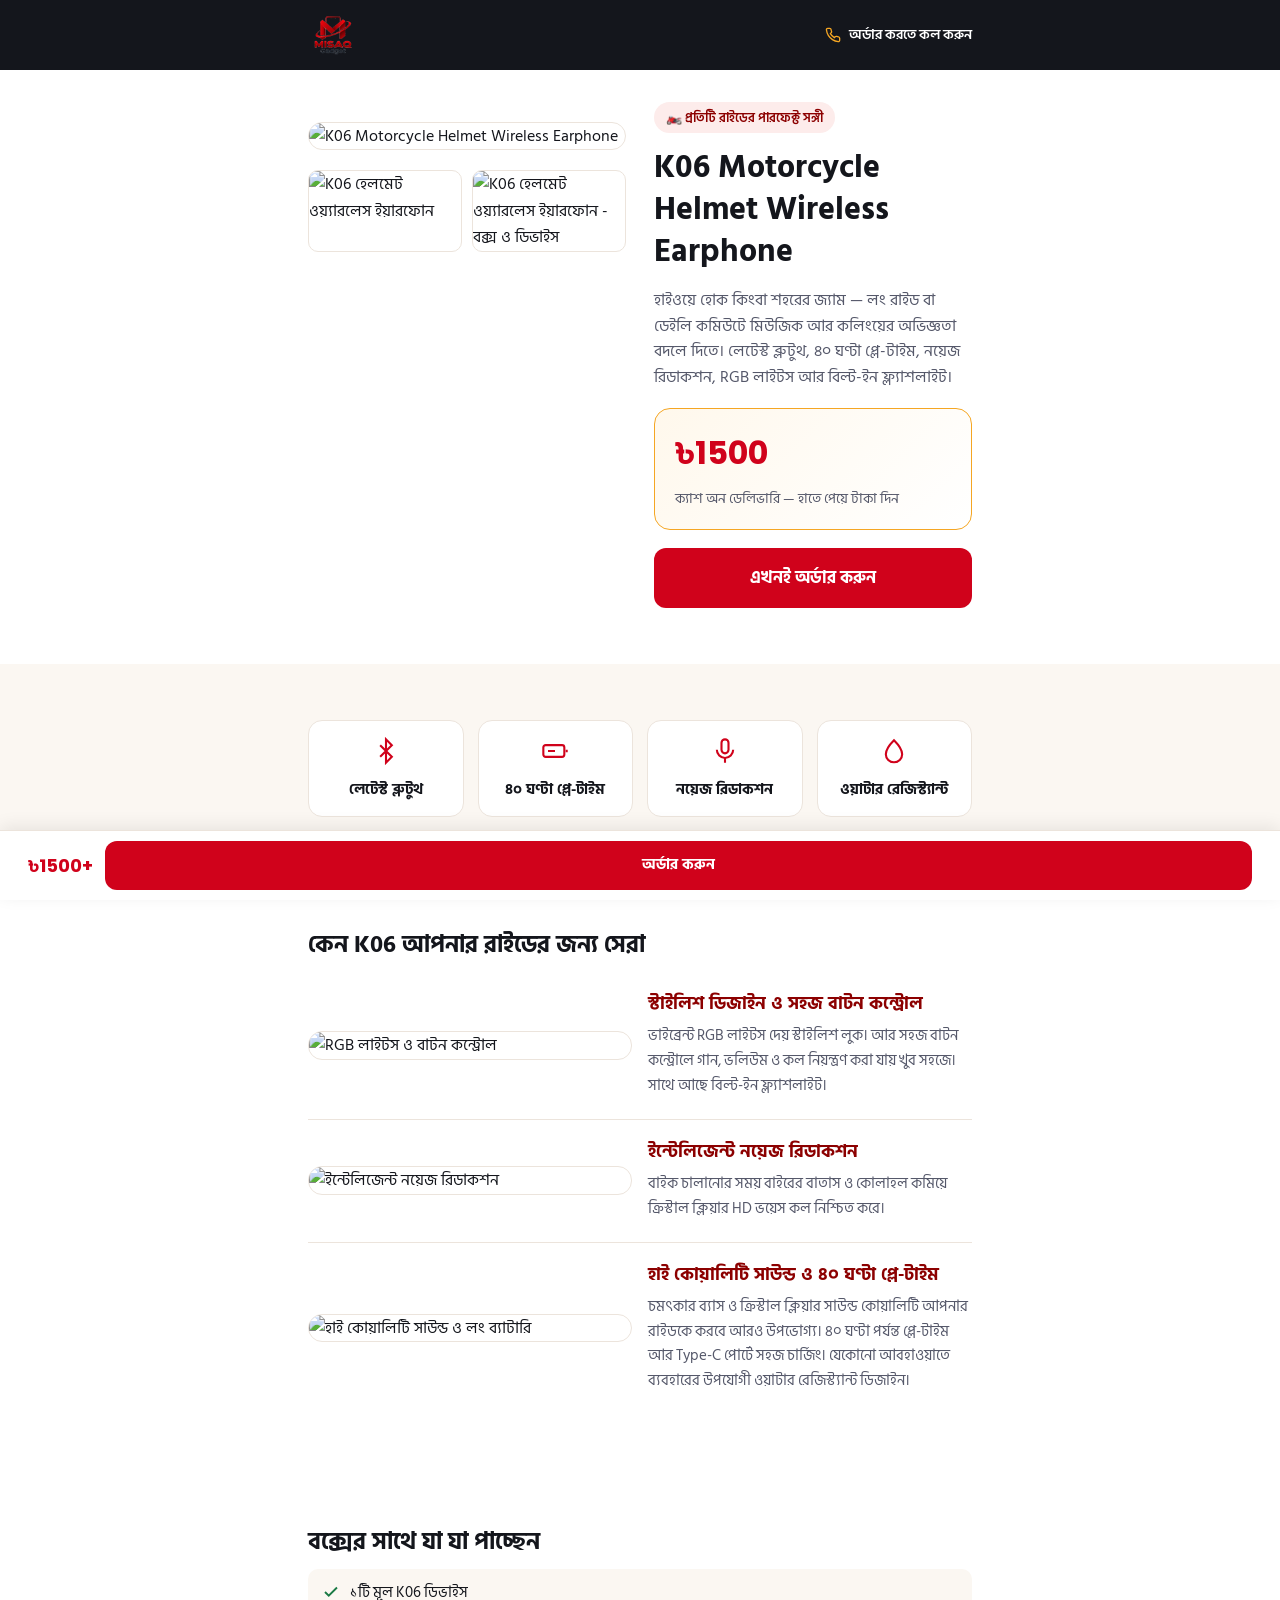
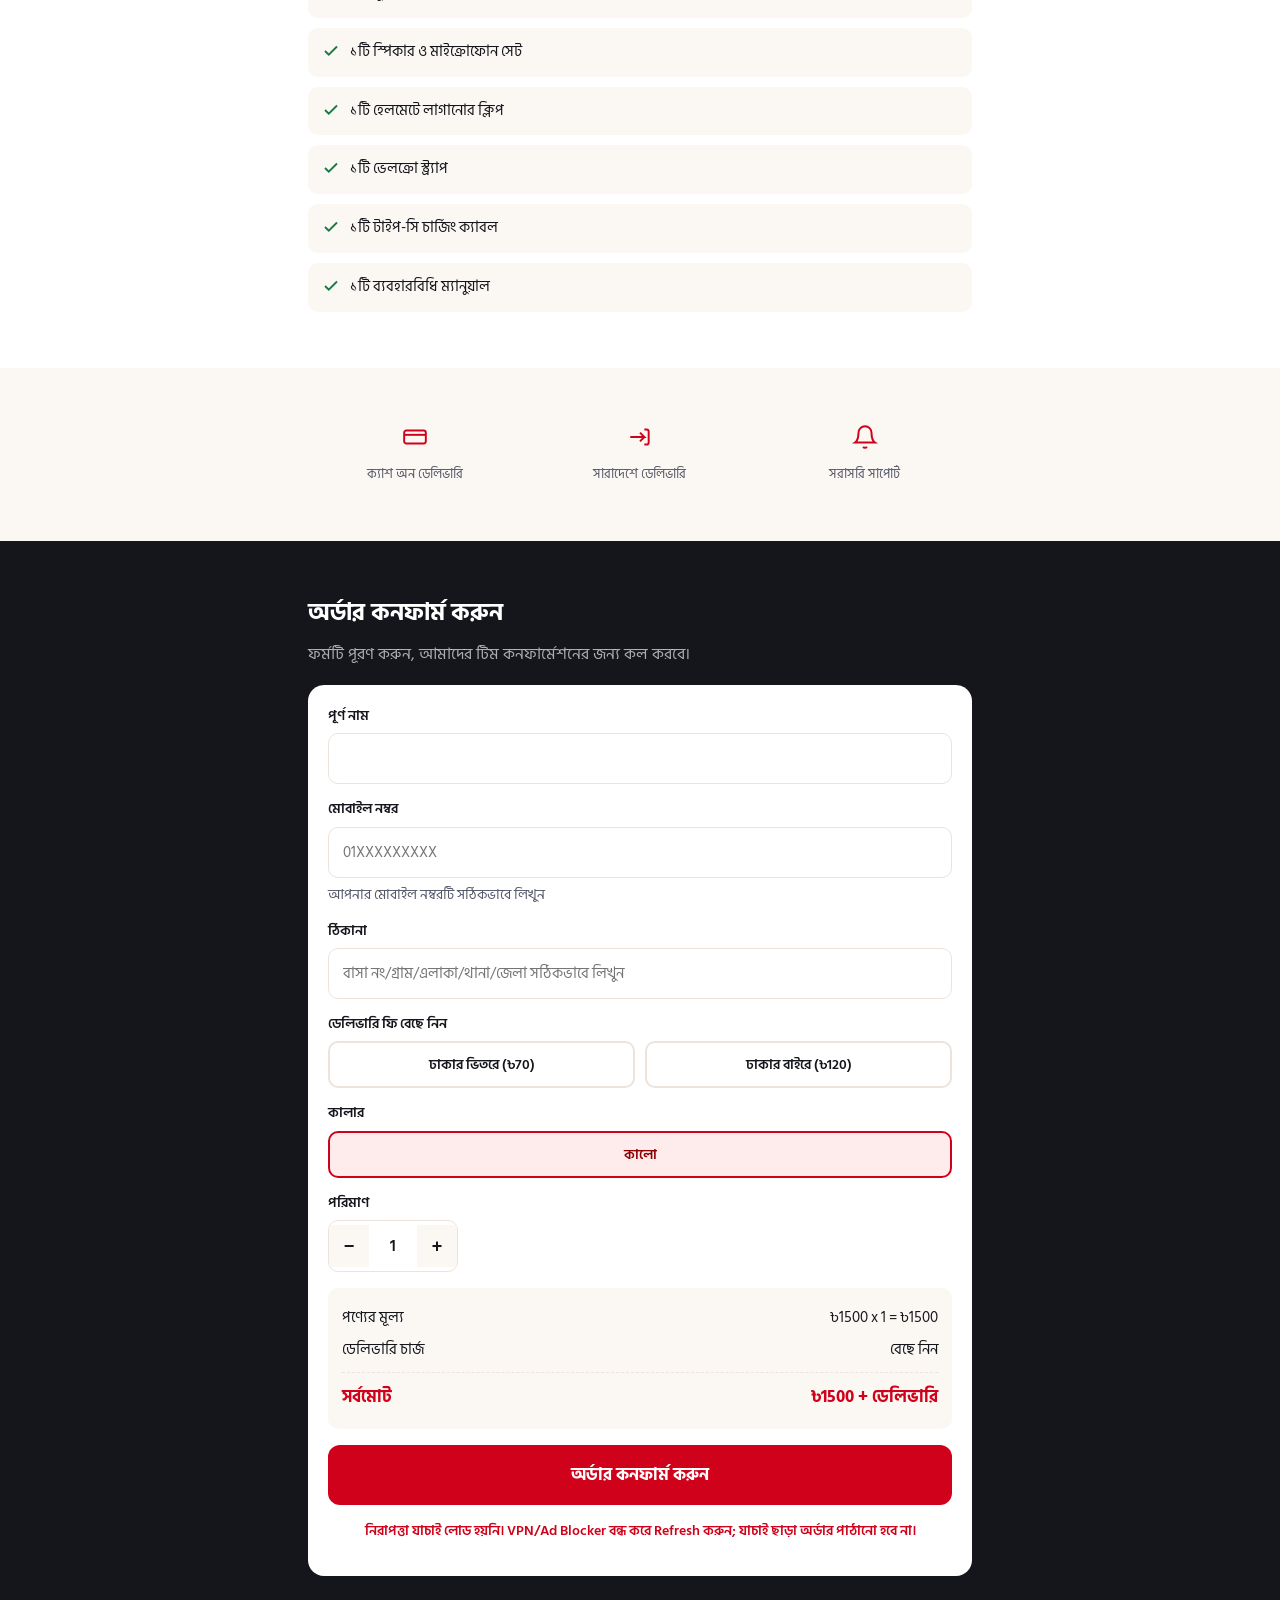
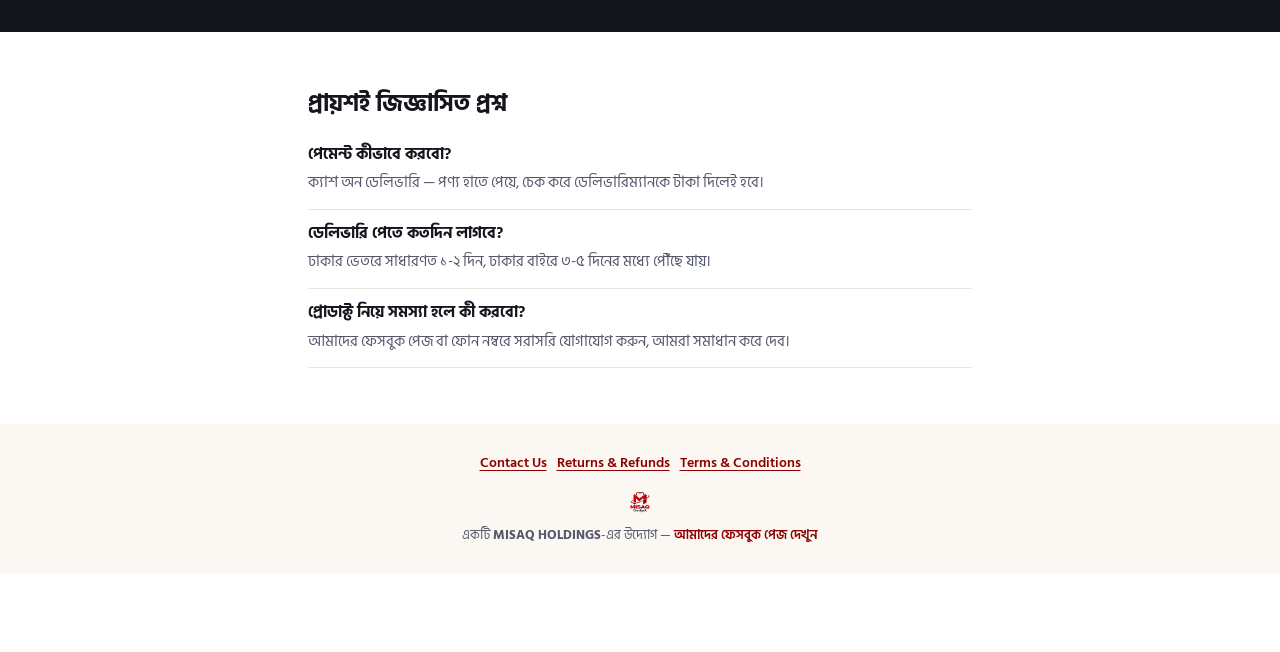
==== k06-helmet-earphone/index.html @ 8a107503 "Add files via upload" ====
<!doctype html>
<html lang="bn">
<head>
<meta charset="UTF-8" />
<meta name="viewport" content="width=device-width, initial-scale=1.0" />
<title>K06 Motorcycle Helmet Wireless Earphone | MISAQ Gadget</title>
<meta name="description" content="K06 Motorcycle Helmet Wireless Earphone — লেটেস্ট ব্লুটুথ, ৪০ ঘণ্টা প্লে-টাইম, নয়েজ রিডাকশন, RGB লাইটস, বিল্ট-ইন ফ্ল্যাশলাইট, Type-C চার্জিং। ক্যাশ অন ডেলিভারিতে অর্ডার করুন।" />
<link rel="icon" href="../images/favicon.png" type="image/png" />
<link rel="preconnect" href="https://fonts.googleapis.com">
<link rel="preconnect" href="https://fonts.gstatic.com" crossorigin>
<link href="https://fonts.googleapis.com/css2?family=Hind+Siliguri:wght@400;500;600;700&family=Poppins:wght@600;700&display=swap" rel="stylesheet">
<link rel="stylesheet" href="../css/style.css" />

<script src="/js/meta-tracking.js" defer></script>
</head>
<body>

<div class="topbar">
  <div class="wrap">
    <a href="../index.html" class="topbar-logo"><img src="../images/logo.png" alt="MISAQ Gadget" /></a>
    <a href="tel:01911833674" class="topbar-call">
      <svg viewBox="0 0 24 24" fill="none" stroke="currentColor" stroke-width="2"><path d="M22 16.92v3a2 2 0 0 1-2.18 2 19.79 19.79 0 0 1-8.63-3.07 19.5 19.5 0 0 1-6-6 19.79 19.79 0 0 1-3.07-8.67A2 2 0 0 1 4.11 2h3a2 2 0 0 1 2 1.72c.127.96.362 1.903.7 2.81a2 2 0 0 1-.45 2.11L8.09 9.91a16 16 0 0 0 6 6l1.27-1.27a2 2 0 0 1 2.11-.45c.907.338 1.85.573 2.81.7A2 2 0 0 1 22 16.92z"/></svg>
      অর্ডার করতে কল করুন
    </a>
  </div>
</div>

<main>

  <section class="hero">
    <div class="wrap">
      <div class="hero-inner">
        <div>
          <div class="hero-gallery">
            <img src="images/k06-banner.jpg" alt="K06 Motorcycle Helmet Wireless Earphone" id="main-product-image" />
          </div>
          <div class="hero-thumbs">
            <img src="images/k06-banner.jpg" alt="K06 হেলমেট ওয়্যারলেস ইয়ারফোন" onclick="document.getElementById('main-product-image').src=this.src" />
            <img src="images/k06-box.jpg" alt="K06 হেলমেট ওয়্যারলেস ইয়ারফোন - বক্স ও ডিভাইস" onclick="document.getElementById('main-product-image').src=this.src" />
          </div>
        </div>
        <div>
          <span class="hero-badge">🏍️ প্রতিটি রাইডের পারফেক্ট সঙ্গী</span>
          <h1>K06 Motorcycle Helmet Wireless Earphone</h1>
          <p class="hero-sub">হাইওয়ে হোক কিংবা শহরের জ্যাম — লং রাইড বা ডেইলি কমিউটে মিউজিক আর কলিংয়ের অভিজ্ঞতা বদলে দিতে। লেটেস্ট ব্লুটুথ, ৪০ ঘণ্টা প্লে-টাইম, নয়েজ রিডাকশন, RGB লাইটস আর বিল্ট-ইন ফ্ল্যাশলাইট।</p>

          <div class="price-block">
            <div class="price-row">
              <span class="price-new">৳1500</span>
            </div>
            <p class="price-note">ক্যাশ অন ডেলিভারি — হাতে পেয়ে টাকা দিন</p>
          </div>

          <a href="#order-form" class="btn-cta">এখনই অর্ডার করুন</a>
        </div>
      </div>
    </div>
  </section>

  <section class="feature-strip">
    <div class="wrap">
      <div class="feature-grid">
        <div class="feature-item">
          <svg viewBox="0 0 24 24" fill="none" stroke="currentColor" stroke-width="1.8"><path d="m7 7 10 10-5 5V2l5 5L7 17"/></svg>
          <h3>লেটেস্ট ব্লুটুথ</h3>
        </div>
        <div class="feature-item">
          <svg viewBox="0 0 24 24" fill="none" stroke="currentColor" stroke-width="1.8"><rect x="2" y="7" width="18" height="10" rx="2"/><path d="M22 11v2M6 12h6"/></svg>
          <h3>৪০ ঘণ্টা প্লে-টাইম</h3>
        </div>
        <div class="feature-item">
          <svg viewBox="0 0 24 24" fill="none" stroke="currentColor" stroke-width="1.8"><rect x="9" y="2" width="6" height="12" rx="3"/><path d="M5 11a7 7 0 0 0 14 0M12 18v4"/></svg>
          <h3>নয়েজ রিডাকশন</h3>
        </div>
        <div class="feature-item">
          <svg viewBox="0 0 24 24" fill="none" stroke="currentColor" stroke-width="1.8"><path d="M12 2.7s7 7 7 12a7 7 0 0 1-14 0c0-5 7-12 7-12z"/></svg>
          <h3>ওয়াটার রেজিস্ট্যান্ট</h3>
        </div>
      </div>
    </div>
  </section>

  <section>
    <div class="wrap">
      <h2 class="section-title">কেন K06 আপনার রাইডের জন্য সেরা</h2>

      <div class="benefit">
        <img src="images/k06-box.jpg" alt="RGB লাইটস ও বাটন কন্ট্রোল" />
        <div>
          <h3>স্টাইলিশ ডিজাইন ও সহজ বাটন কন্ট্রোল</h3>
          <p>ভাইব্রেন্ট RGB লাইটস দেয় স্টাইলিশ লুক। আর সহজ বাটন কন্ট্রোলে গান, ভলিউম ও কল নিয়ন্ত্রণ করা যায় খুব সহজে। সাথে আছে বিল্ট-ইন ফ্ল্যাশলাইট।</p>
        </div>
      </div>

      <div class="benefit">
        <img src="images/k06-banner.jpg" alt="ইন্টেলিজেন্ট নয়েজ রিডাকশন" />
        <div>
          <h3>ইন্টেলিজেন্ট নয়েজ রিডাকশন</h3>
          <p>বাইক চালানোর সময় বাইরের বাতাস ও কোলাহল কমিয়ে ক্রিস্টাল ক্লিয়ার HD ভয়েস কল নিশ্চিত করে।</p>
        </div>
      </div>

      <div class="benefit">
        <img src="images/k06-box.jpg" alt="হাই কোয়ালিটি সাউন্ড ও লং ব্যাটারি" />
        <div>
          <h3>হাই কোয়ালিটি সাউন্ড ও ৪০ ঘণ্টা প্লে-টাইম</h3>
          <p>চমৎকার ব্যাস ও ক্রিস্টাল ক্লিয়ার সাউন্ড কোয়ালিটি আপনার রাইডকে করবে আরও উপভোগ্য। ৪০ ঘণ্টা পর্যন্ত প্লে-টাইম আর Type-C পোর্টে সহজ চার্জিং। যেকোনো আবহাওয়াতে ব্যবহারের উপযোগী ওয়াটার রেজিস্ট্যান্ট ডিজাইন।</p>
        </div>
      </div>
    </div>
  </section>

  <section>
    <div class="wrap">
      <h2 class="section-title">বক্সের সাথে যা যা পাচ্ছেন</h2>
      <ul class="package-list">
        <li><svg viewBox="0 0 24 24" fill="none" stroke="currentColor" stroke-width="2.5"><path d="M20 6 9 17l-5-5"/></svg> ১টি মূল K06 ডিভাইস</li>
        <li><svg viewBox="0 0 24 24" fill="none" stroke="currentColor" stroke-width="2.5"><path d="M20 6 9 17l-5-5"/></svg> ১টি স্পিকার ও মাইক্রোফোন সেট</li>
        <li><svg viewBox="0 0 24 24" fill="none" stroke="currentColor" stroke-width="2.5"><path d="M20 6 9 17l-5-5"/></svg> ১টি হেলমেটে লাগানোর ক্লিপ</li>
        <li><svg viewBox="0 0 24 24" fill="none" stroke="currentColor" stroke-width="2.5"><path d="M20 6 9 17l-5-5"/></svg> ১টি ভেলক্রো স্ট্র্যাপ</li>
        <li><svg viewBox="0 0 24 24" fill="none" stroke="currentColor" stroke-width="2.5"><path d="M20 6 9 17l-5-5"/></svg> ১টি টাইপ-সি চার্জিং ক্যাবল</li>
        <li><svg viewBox="0 0 24 24" fill="none" stroke="currentColor" stroke-width="2.5"><path d="M20 6 9 17l-5-5"/></svg> ১টি ব্যবহারবিধি ম্যানুয়াল</li>
      </ul>
    </div>
  </section>

  <section class="feature-strip">
    <div class="wrap">
      <div class="trust-row">
        <div class="trust-item">
          <svg viewBox="0 0 24 24" fill="none" stroke="currentColor" stroke-width="1.8"><rect x="2" y="6" width="20" height="12" rx="2"/><path d="M2 10h20"/></svg>
          <span>ক্যাশ অন ডেলিভারি</span>
        </div>
        <div class="trust-item">
          <svg viewBox="0 0 24 24" fill="none" stroke="currentColor" stroke-width="1.8"><path d="M3 12h13l-4-4m4 4-4 4"/><path d="M16 5h2a2 2 0 0 1 2 2v10a2 2 0 0 1-2 2h-2"/></svg>
          <span>সারাদেশে ডেলিভারি</span>
        </div>
        <div class="trust-item">
          <svg viewBox="0 0 24 24" fill="none" stroke="currentColor" stroke-width="1.8"><path d="M18 8a6 6 0 0 0-12 0c0 7-3 9-3 9h18s-3-2-3-9"/><path d="M13.73 21a2 2 0 0 1-3.46 0"/></svg>
          <span>সরাসরি সাপোর্ট</span>
        </div>
      </div>
    </div>
  </section>

  <section id="order-form" class="order-section">
    <div class="wrap">
      <h2 class="section-title">অর্ডার কনফার্ম করুন</h2>
      <p class="section-sub">ফর্মটি পূরণ করুন, আমাদের টিম কনফার্মেশনের জন্য কল করবে।</p>

      <form class="order-form" id="orderForm" data-product-code="K06" data-product="K06 Motorcycle Helmet Wireless Earphone" data-price="1500">
        <div class="field">
          <label for="name">পূর্ণ নাম</label>
          <input type="text" id="name" name="name" required />
        </div>
        <div class="field">
          <label for="phone">মোবাইল নম্বর</label>
          <input type="tel" id="phone" name="phone" placeholder="01XXXXXXXXX" required />
          <p class="price-note" style="margin-top:6px;">আপনার মোবাইল নম্বরটি সঠিকভাবে লিখুন</p>
        </div>
        <div class="field">
          <label for="address">ঠিকানা</label>
          <input type="text" id="address" name="address" placeholder="বাসা নং/গ্রাম/এলাকা/থানা/জেলা সঠিকভাবে লিখুন" required />
        </div>
        <div class="field">
          <label>ডেলিভারি ফি বেছে নিন</label>
          <div class="color-select">
            <div class="color-option" data-charge="70">ঢাকার ভিতরে (৳70)</div>
            <div class="color-option" data-charge="120">ঢাকার বাইরে (৳120)</div>
          </div>
          <input type="hidden" id="deliveryZone" name="deliveryZone" value="" />
        </div>
        <div class="field">
          <label>কালার</label>
          <div class="color-select">
            <div class="color-option" data-color="কালো">কালো</div>
          </div>
          <input type="hidden" id="color" name="color" value="" />
        </div>
        <div class="field">
          <label>পরিমাণ</label>
          <div class="qty-control">
            <button type="button" id="qtyMinus">−</button>
            <input type="text" id="quantity" name="quantity" value="1" readonly />
            <button type="button" id="qtyPlus">+</button>
          </div>
        </div>

        <div class="order-summary">
          <div class="order-summary-row"><span>পণ্যের মূল্য</span><span id="sumProduct">৳1500 x 1</span></div>
          <div class="order-summary-row"><span>ডেলিভারি চার্জ</span><span id="sumDelivery">বেছে নিন</span></div>
          <div class="order-summary-row total"><span>সর্বমোট</span><span id="sumTotal">৳1500 + ডেলিভারি</span></div>
        </div>

        <button type="submit" class="btn-cta">অর্ডার কনফার্ম করুন</button>
        <p class="form-status" id="formStatus" role="status" aria-live="polite"></p>
      </form>
    </div>
  </section>

  <section>
    <div class="wrap">
      <h2 class="section-title">প্রায়শই জিজ্ঞাসিত প্রশ্ন</h2>
      <div class="faq-item">
        <h3>পেমেন্ট কীভাবে করবো?</h3>
        <p>ক্যাশ অন ডেলিভারি — পণ্য হাতে পেয়ে, চেক করে ডেলিভারিম্যানকে টাকা দিলেই হবে।</p>
      </div>
      <div class="faq-item">
        <h3>ডেলিভারি পেতে কতদিন লাগবে?</h3>
        <p>ঢাকার ভেতরে সাধারণত ১-২ দিন, ঢাকার বাইরে ৩-৫ দিনের মধ্যে পৌঁছে যায়।</p>
      </div>
      <div class="faq-item">
        <h3>প্রোডাক্ট নিয়ে সমস্যা হলে কী করবো?</h3>
        <p>আমাদের ফেসবুক পেজ বা ফোন নম্বরে সরাসরি যোগাযোগ করুন, আমরা সমাধান করে দেব।</p>
      </div>
    </div>
  </section>

</main>

  <footer class="site-footer">
  <div class="footer-links">
    <a href="../contact.html">Contact Us</a>
    <a href="../returns-refunds.html">Returns & Refunds</a>
    <a href="../terms-conditions.html">Terms & Conditions</a>
  </div>
  <img src="../images/logo.png" alt="MISAQ Gadget" />
  <p>একটি <strong>MISAQ HOLDINGS</strong>-এর উদ্যোগ — <a href="https://www.facebook.com/misaqgadget" target="_blank" rel="noopener">আমাদের ফেসবুক পেজ দেখুন</a></p>
  </footer>

<div class="sticky-cta">
  <span class="price" id="stickyPrice">৳1500+</span>
  <a href="#order-form" class="btn-cta">অর্ডার করুন</a>
</div>

<script src="../js/order.js"></script>
<script>
  // একটাই কালার থাকায় অর্ডার ফর্মে অটো-সিলেক্ট (order.js-এর ক্লিক হ্যান্ডলার ব্যবহার করে)
  document.addEventListener('DOMContentLoaded', function () {
    var only = document.querySelector('.color-option[data-color]');
    if (only && !only.classList.contains('selected')) only.click();
  });
</script>
</body>
</html>
---- css/style.css ----
/* ==========================================================================
   MISAQ GADGET — Landing Page Design Tokens
   Direction: mobile-first, conversion-focused order page.
   Red/black from brand logo, gold accent for price/urgency contrast.
   ========================================================================== */

:root {
  --red: #d0021b;
  --red-deep: #8c0000;
  --red-soft: #fdeceb;
  --ink: #14161c;
  --ink-soft: #55586a;
  --gold: #f5a623;
  --gold-deep: #c97e0a;
  --paper: #ffffff;
  --paper-soft: #fbf7f2;
  --line: #ece4dc;
  --green: #1a7a45;

  --font-bn: "Hind Siliguri", "Noto Sans Bengali", sans-serif;
  --font-en: "Poppins", "Hind Siliguri", sans-serif;

  --container: 720px;
  --gutter: clamp(18px, 5vw, 28px);
}

* {
  box-sizing: border-box;
}

html {
  scroll-behavior: smooth;
}

body {
  margin: 0;
  background: var(--paper);
  color: var(--ink);
  font-family: var(--font-bn);
  font-size: 16px;
  line-height: 1.65;
  -webkit-font-smoothing: antialiased;
  padding-bottom: 78px; /* space for sticky mobile CTA */
}

img {
  max-width: 100%;
  display: block;
}

a {
  color: inherit;
  text-decoration: none;
}

h1, h2, h3 {
  font-family: var(--font-bn);
  font-weight: 700;
  line-height: 1.3;
  margin: 0 0 0.5em;
}

p {
  margin: 0 0 1em;
}

.wrap {
  max-width: var(--container);
  margin: 0 auto;
  padding: 0 var(--gutter);
}

section {
  padding: clamp(36px, 8vw, 56px) 0;
}

@media (prefers-reduced-motion: reduce) {
  * { animation-duration: 0.001ms !important; transition-duration: 0.001ms !important; }
}

:focus-visible {
  outline: 2px solid var(--red);
  outline-offset: 3px;
}

/* ---- Top bar ---- */
.topbar {
  background: var(--ink);
  padding: 10px 0;
}
.topbar .wrap {
  display: flex;
  align-items: center;
  justify-content: space-between;
}
.topbar-logo img {
  height: 50px;
}
.topbar-call {
  display: flex;
  align-items: center;
  gap: 8px;
  color: #fff;
  font-family: var(--font-en);
  font-size: 14px;
  font-weight: 600;
}
.topbar-call svg {
  width: 16px;
  height: 16px;
  color: var(--gold);
}

/* ---- Hero ---- */
.hero {
  padding-top: clamp(20px, 5vw, 32px);
}
.hero-badge {
  display: inline-block;
  background: var(--red-soft);
  color: var(--red-deep);
  font-family: var(--font-en);
  font-weight: 600;
  font-size: 13px;
  padding: 5px 12px;
  border-radius: 100px;
  margin-bottom: 14px;
}
.hero h1 {
  font-size: clamp(24px, 6vw, 32px);
  color: var(--ink);
}
.hero-sub {
  color: var(--ink-soft);
  font-size: 15.5px;
}
.hero-gallery {
  margin: 20px 0;
  border-radius: 16px;
  overflow: hidden;
  border: 1px solid var(--line);
}
.hero-gallery img {
  width: 100%;
}
.hero-thumbs {
  display: grid;
  grid-template-columns: 1fr 1fr;
  gap: 10px;
  margin-top: 10px;
}
.hero-thumbs img {
  border-radius: 10px;
  border: 1px solid var(--line);
}

/* ---- Price block ---- */
.price-block {
  background: linear-gradient(135deg, #fff8ec, #fff);
  border: 1px solid var(--gold);
  border-radius: 16px;
  padding: 18px 20px;
  margin: 18px 0;
}
.price-row {
  display: flex;
  align-items: baseline;
  gap: 12px;
  flex-wrap: wrap;
}
.price-old {
  font-family: var(--font-en);
  font-size: 17px;
  color: var(--ink-soft);
  text-decoration: line-through;
}
.price-new {
  font-family: var(--font-en);
  font-size: 32px;
  font-weight: 700;
  color: var(--red);
}
.price-off {
  background: var(--gold);
  color: var(--ink);
  font-family: var(--font-en);
  font-weight: 700;
  font-size: 13px;
  padding: 4px 10px;
  border-radius: 100px;
}
.price-note {
  font-size: 13.5px;
  color: var(--ink-soft);
  margin-top: 8px;
  margin-bottom: 0;
}

.btn-cta {
  display: block;
  width: 100%;
  text-align: center;
  background: var(--red);
  color: #fff;
  font-family: var(--font-bn);
  font-weight: 700;
  font-size: 17px;
  padding: 16px;
  border: none;
  border-radius: 12px;
  cursor: pointer;
  transition: background 0.15s ease, transform 0.1s ease;
}
.btn-cta:hover {
  background: var(--red-deep);
}
.btn-cta:active {
  transform: scale(0.98);
}

/* ---- Feature strip ---- */
.feature-strip {
  background: var(--paper-soft);
}
.feature-grid {
  display: grid;
  grid-template-columns: repeat(2, 1fr);
  gap: 14px;
}
.feature-item {
  background: #fff;
  border: 1px solid var(--line);
  border-radius: 14px;
  padding: 16px;
  text-align: center;
}
.feature-item svg {
  width: 28px;
  height: 28px;
  color: var(--red);
  margin-bottom: 8px;
}
.feature-item h3 {
  font-size: 14.5px;
  margin: 0;
}

/* ---- Benefit blocks ---- */
.benefit {
  display: grid;
  grid-template-columns: 1fr;
  gap: 16px;
  padding: 20px 0;
  border-top: 1px solid var(--line);
}
.benefit:first-of-type {
  border-top: none;
}
.benefit img {
  border-radius: 14px;
  border: 1px solid var(--line);
}
.benefit h3 {
  font-size: 18px;
  color: var(--red-deep);
}
.benefit p {
  color: var(--ink-soft);
  font-size: 15px;
  margin-bottom: 0;
}

/* ---- Color options ---- */
.color-grid {
  display: grid;
  grid-template-columns: 1fr 1fr;
  gap: 14px;
}
.color-card {
  border: 1px solid var(--line);
  border-radius: 14px;
  overflow: hidden;
  background: #fff;
}
.color-card img {
  width: 100%;
}
.color-card .label {
  padding: 10px;
  text-align: center;
  font-weight: 600;
  font-size: 14.5px;
}

/* ---- Package list ---- */
.package-list {
  list-style: none;
  margin: 0;
  padding: 0;
  display: grid;
  gap: 10px;
}
.package-list li {
  display: flex;
  align-items: flex-start;
  gap: 10px;
  font-size: 15px;
  background: var(--paper-soft);
  border-radius: 10px;
  padding: 12px 14px;
}
.package-list svg {
  width: 18px;
  height: 18px;
  color: var(--green);
  flex-shrink: 0;
  margin-top: 2px;
}
.package-list.list-no svg {
  color: var(--red);
}

/* ---- Trust row ---- */
.trust-row {
  display: grid;
  grid-template-columns: repeat(3, 1fr);
  gap: 10px;
  text-align: center;
}
.trust-item svg {
  width: 26px;
  height: 26px;
  color: var(--red);
  margin-bottom: 6px;
}
.trust-item span {
  display: block;
  font-size: 13px;
  color: var(--ink-soft);
}

/* ---- Order form ---- */
.order-section {
  background: var(--ink);
  color: #fff;
}
.order-section .section-title {
  color: #fff;
}
.order-section .section-sub {
  color: rgba(255,255,255,0.65);
}
.order-form {
  background: #fff;
  border-radius: 16px;
  padding: 20px;
  margin-top: 18px;
  color: var(--ink);
}
.field {
  margin-bottom: 14px;
}
.field label {
  display: block;
  font-size: 13.5px;
  font-weight: 600;
  color: var(--ink);
  margin-bottom: 6px;
}
.field input,
.field select {
  width: 100%;
  border: 1px solid var(--line);
  border-radius: 10px;
  padding: 12px 14px;
  font-family: var(--font-bn);
  font-size: 15px;
  color: var(--ink);
  background: #fff;
}
.field input:focus,
.field select:focus {
  outline: none;
  border-color: var(--red);
}
.field-row {
  display: grid;
  grid-template-columns: 1fr 1fr;
  gap: 12px;
}
.qty-control {
  display: flex;
  align-items: center;
  border: 1px solid var(--line);
  border-radius: 10px;
  overflow: hidden;
  width: fit-content;
}
.qty-control button {
  background: var(--paper-soft);
  border: none;
  width: 40px;
  height: 42px;
  font-size: 18px;
  font-weight: 700;
  color: var(--ink);
  cursor: pointer;
}
.qty-control input {
  width: 48px;
  text-align: center;
  border: none;
  font-size: 16px;
  font-weight: 600;
}
.color-select {
  display: flex;
  flex-wrap: wrap;
  gap: 10px;
}
.color-option {
  flex: 1 1 40%;
  border: 2px solid var(--line);
  border-radius: 10px;
  padding: 10px;
  text-align: center;
  cursor: pointer;
  font-size: 14px;
  font-weight: 600;
  color: var(--ink);
  background: #fff;
}
.color-option.is-selected {
  border-color: var(--red);
  background: var(--red-soft);
  color: var(--red-deep);
}
.order-summary {
  background: var(--paper-soft);
  border-radius: 10px;
  padding: 14px;
  margin: 16px 0;
  font-size: 14.5px;
  color: var(--ink);
}
.order-summary-row {
  display: flex;
  justify-content: space-between;
  padding: 4px 0;
}
.order-summary-row.total {
  border-top: 1px dashed var(--line);
  margin-top: 6px;
  padding-top: 10px;
  font-weight: 700;
  font-size: 17px;
  color: var(--red);
}
.form-status {
  margin-top: 14px;
  font-size: 14px;
  font-weight: 600;
  text-align: center;
}
.form-status[data-state="success"] { color: var(--green); }
.form-status[data-state="error"] { color: var(--red); }

/* ---- FAQ ---- */
.faq-item {
  border-bottom: 1px solid var(--line);
  padding: 14px 0;
}
.faq-item h3 {
  font-size: 15.5px;
  margin: 0 0 6px;
}
.faq-item p {
  font-size: 14.5px;
  color: var(--ink-soft);
  margin: 0;
}

/* ---- Footer ---- */
.site-footer {
  background: var(--paper-soft);
  text-align: center;
  padding: 28px 0;
}
.site-footer img {
  height: 26px;
  margin: 0 auto 10px;
}
.site-footer p {
  font-size: 13px;
  color: var(--ink-soft);
  margin: 0;
}
.site-footer a {
  color: var(--red-deep);
  font-weight: 600;
}
.footer-links {
  display: flex;
  justify-content: center;
  flex-wrap: wrap;
  align-items: center;
  gap: 8px 10px;
  margin-bottom: 14px;
  font-size: 13.5px;
}
.footer-links a {
  color: var(--red-deep);
  font-weight: 600;
  text-decoration: underline;
  text-underline-offset: 3px;
}
.footer-links a:hover {
  color: var(--red);
}
.footer-links .sep {
  color: var(--line);
}

/* ---- Simple content / policy pages ---- */
.policy-hero {
  background: var(--paper-soft);
  padding: clamp(32px, 6vw, 48px) 0;
  text-align: center;
}
.policy-hero h1 {
  font-size: clamp(24px, 5vw, 30px);
  margin-bottom: 8px;
}
.policy-hero p {
  color: var(--ink-soft);
  max-width: 52ch;
  margin: 0 auto;
}
.policy-body h2 {
  font-size: 19px;
  color: var(--red-deep);
  margin-top: 8px;
}
.policy-body p {
  color: var(--ink-soft);
  font-size: 15px;
}
.info-box {
  background: var(--paper-soft);
  border-radius: 14px;
  padding: 18px 20px;
  margin: 16px 0;
}
.info-box p {
  margin: 6px 0;
  color: var(--ink);
  font-size: 15px;
}
.info-box strong {
  color: var(--red-deep);
}

/* ---- Sticky mobile CTA ---- */
.sticky-cta {
  position: fixed;
  bottom: 0;
  left: 0;
  right: 0;
  background: #fff;
  border-top: 1px solid var(--line);
  padding: 10px var(--gutter);
  display: flex;
  align-items: center;
  gap: 12px;
  z-index: 40;
  box-shadow: 0 -4px 16px rgba(0,0,0,0.08);
}
.sticky-cta .price {
  font-family: var(--font-en);
  font-weight: 700;
  font-size: 18px;
  color: var(--red);
  white-space: nowrap;
}
.sticky-cta .btn-cta {
  padding: 12px;
  font-size: 15px;
}

@media (min-width: 640px) {
  .hero-inner {
    display: grid;
    grid-template-columns: 1fr 1fr;
    gap: 28px;
    align-items: start;
  }
  .feature-grid {
    grid-template-columns: repeat(4, 1fr);
  }
  .benefit {
    grid-template-columns: 1fr 1fr;
    align-items: center;
  }
}
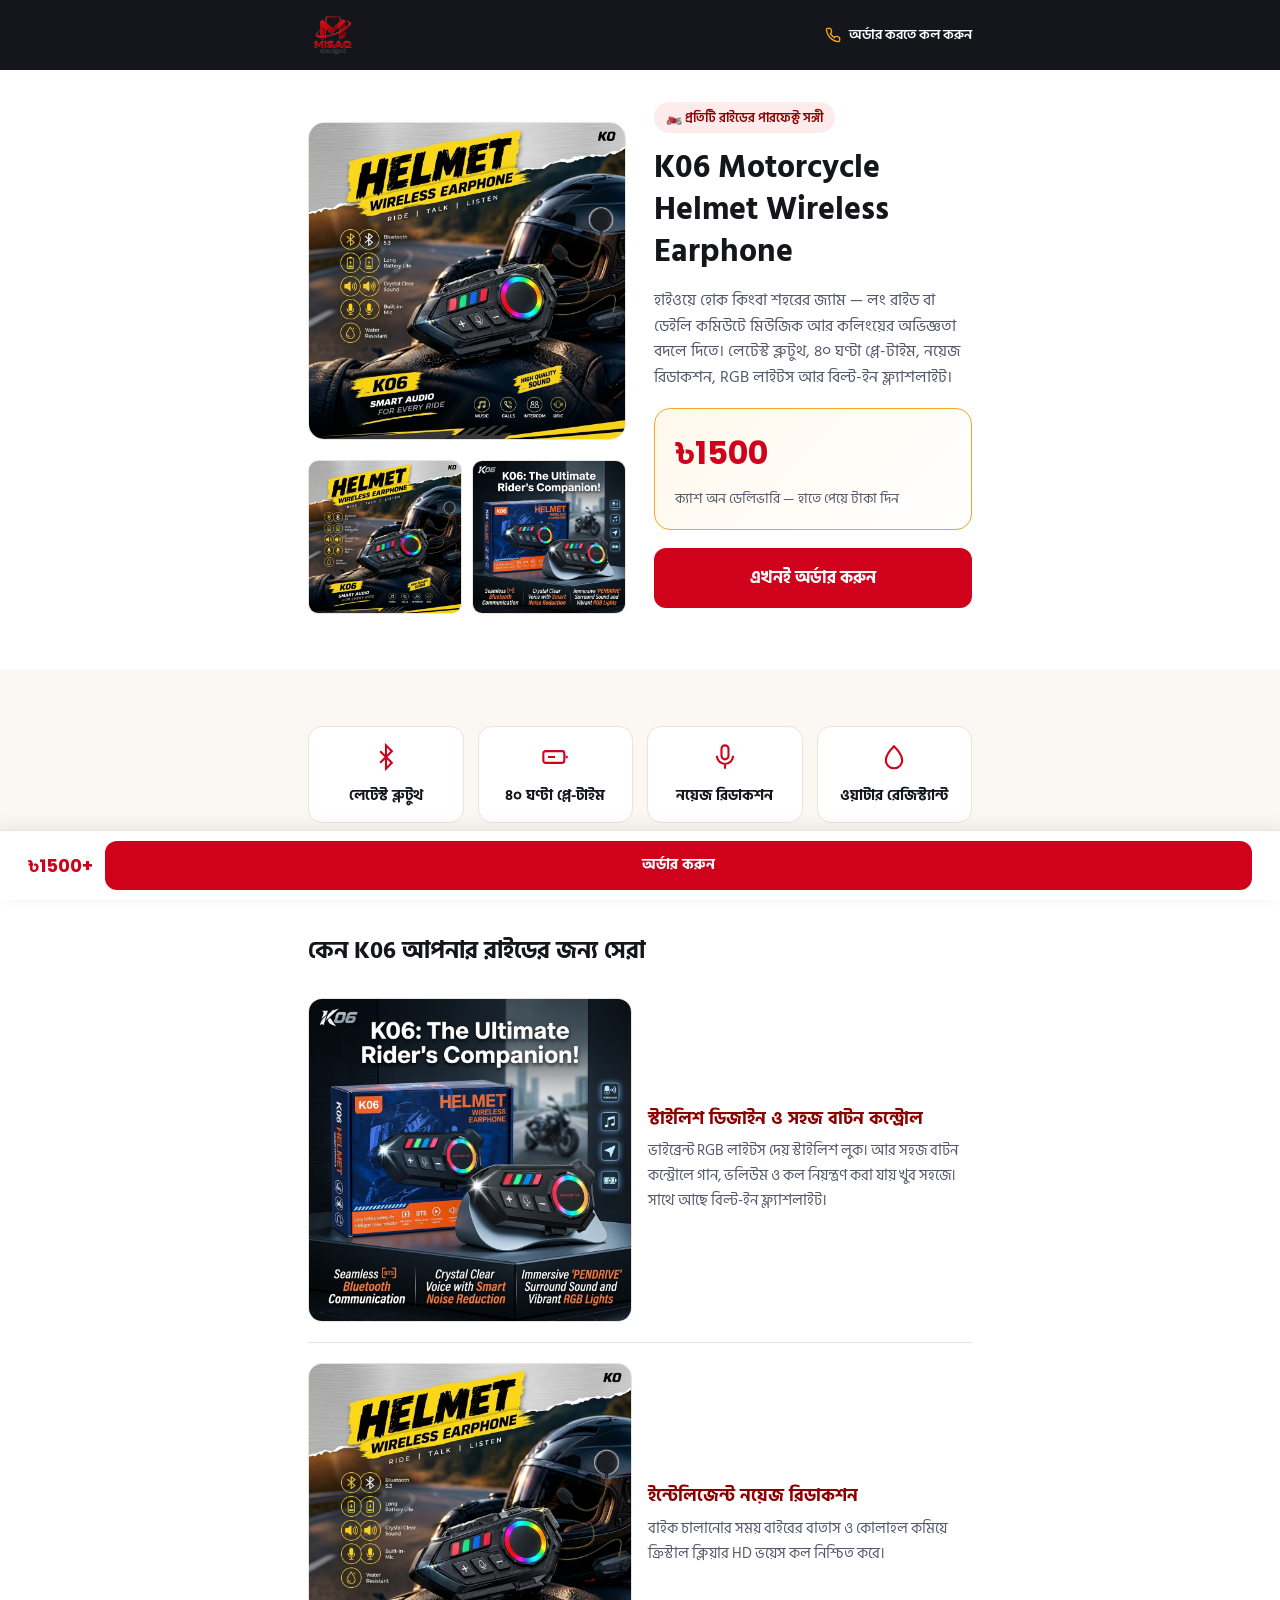
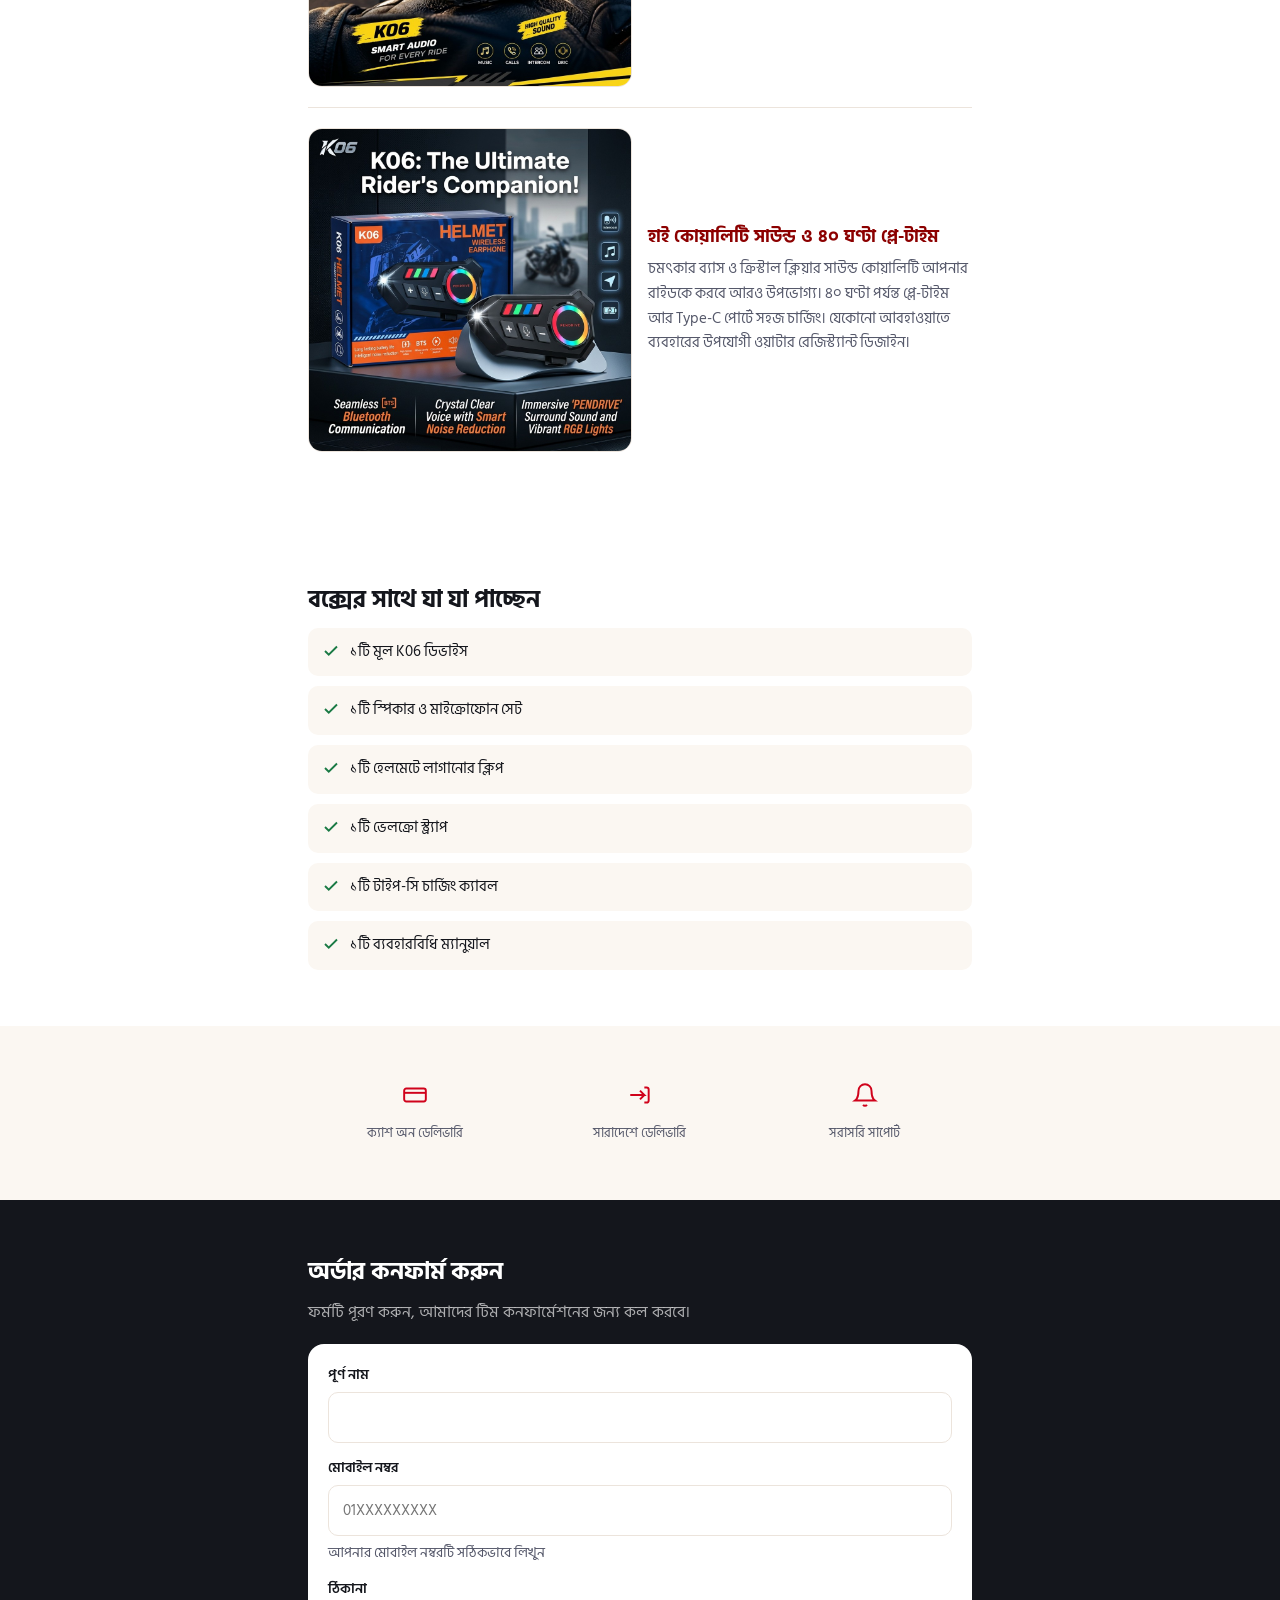
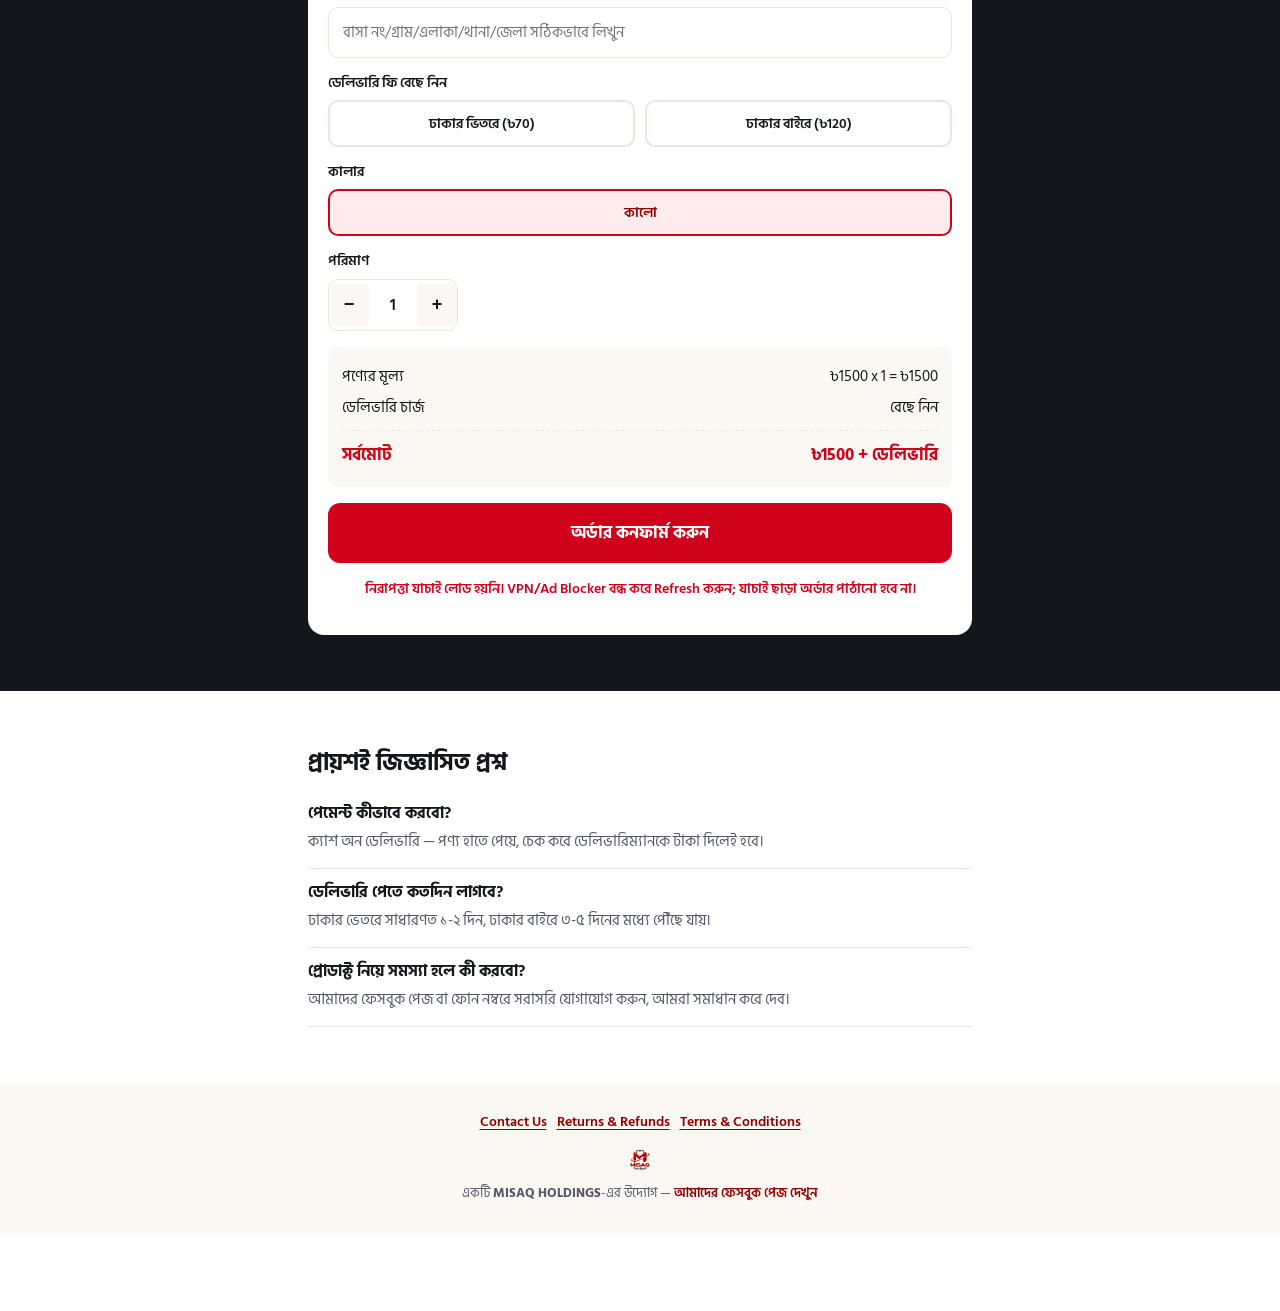
==== commit 7df6627d: "Enhance color selection and remove inline script Updated color selection to auto-select the default " ====
--- a/k06-helmet-earphone/index.html
+++ b/k06-helmet-earphone/index.html
@@ -173,9 +173,9 @@
         <div class="field">
           <label>কালার</label>
           <div class="color-select">
-            <div class="color-option" data-color="কালো">কালো</div>
-          </div>
-          <input type="hidden" id="color" name="color" value="" />
+            <div class="color-option is-selected" data-color="কালো">কালো</div>
+          </div>
+          <input type="hidden" id="color" name="color" value="কালো" />
         </div>
         <div class="field">
           <label>পরিমাণ</label>
@@ -234,12 +234,5 @@
 </div>
 
 <script src="../js/order.js"></script>
-<script>
-  // একটাই কালার থাকায় অর্ডার ফর্মে অটো-সিলেক্ট (order.js-এর ক্লিক হ্যান্ডলার ব্যবহার করে)
-  document.addEventListener('DOMContentLoaded', function () {
-    var only = document.querySelector('.color-option[data-color]');
-    if (only && !only.classList.contains('selected')) only.click();
-  });
-</script>
 </body>
 </html>
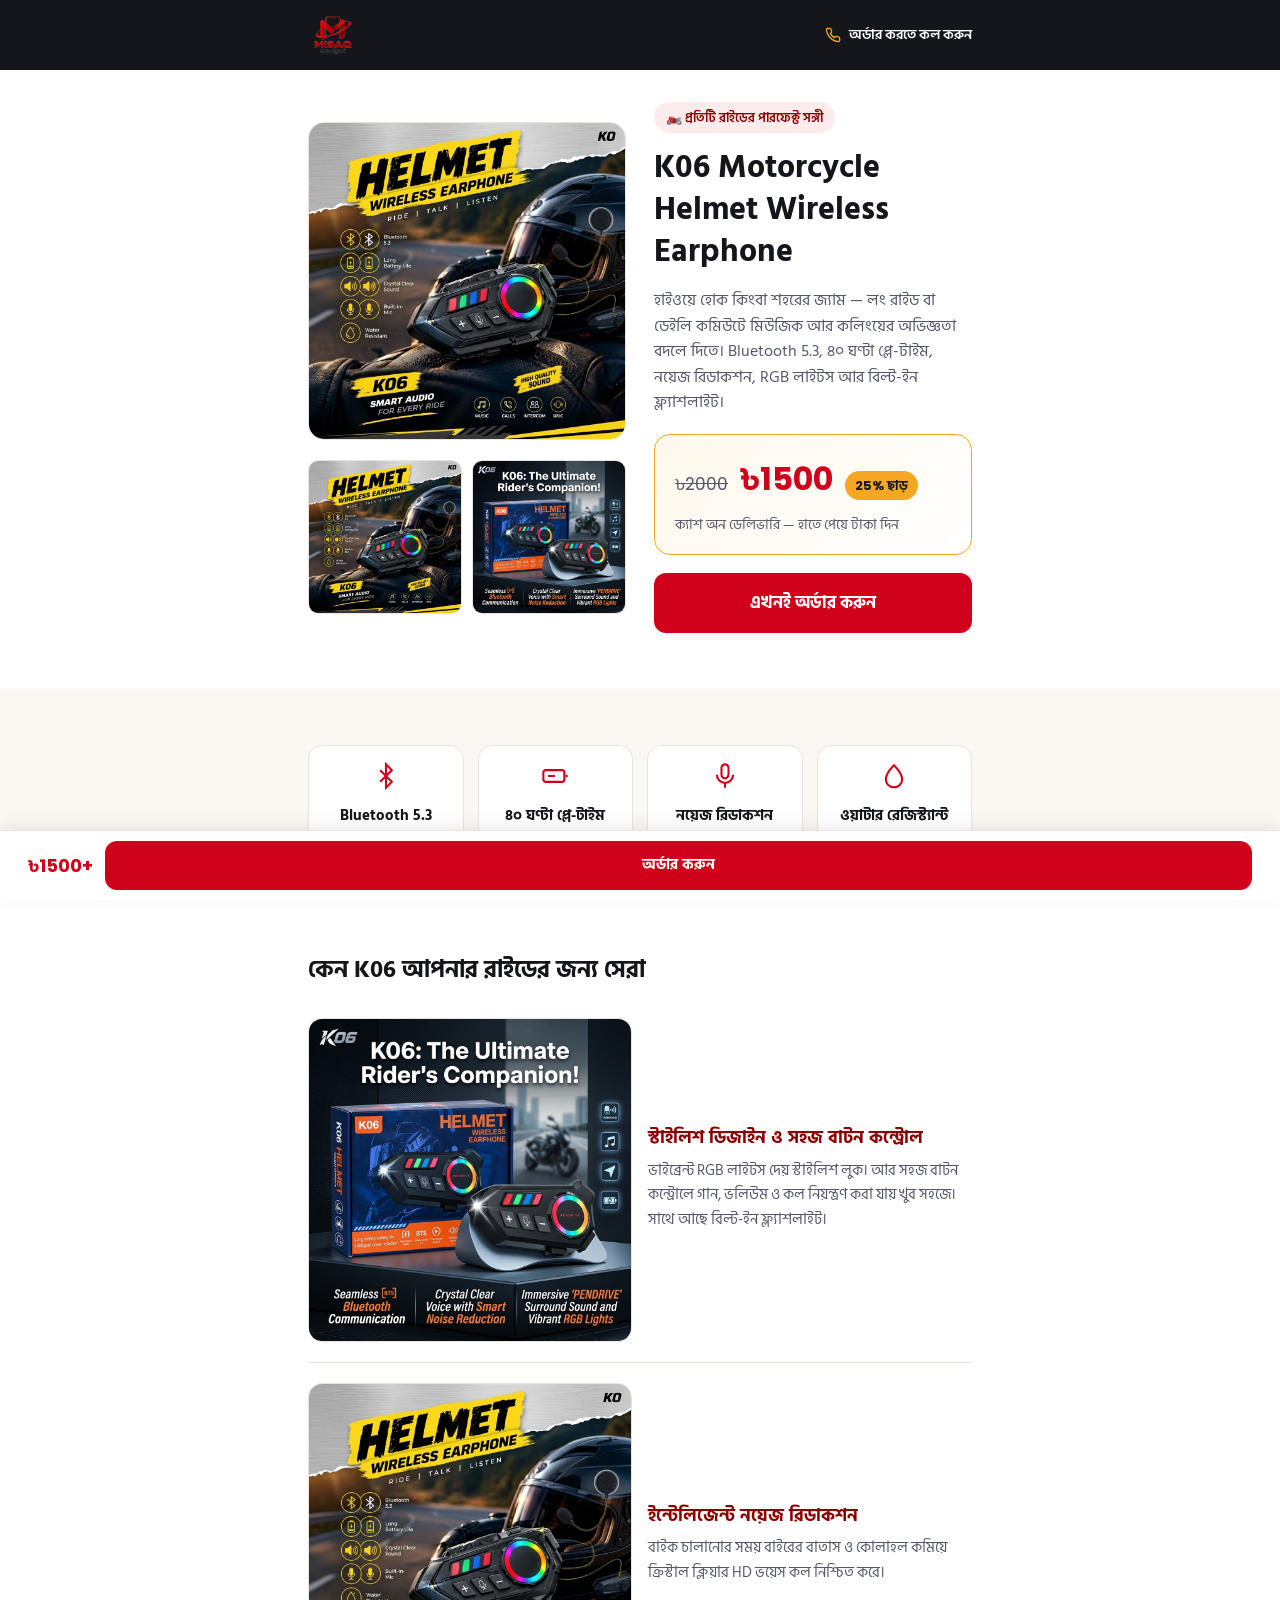
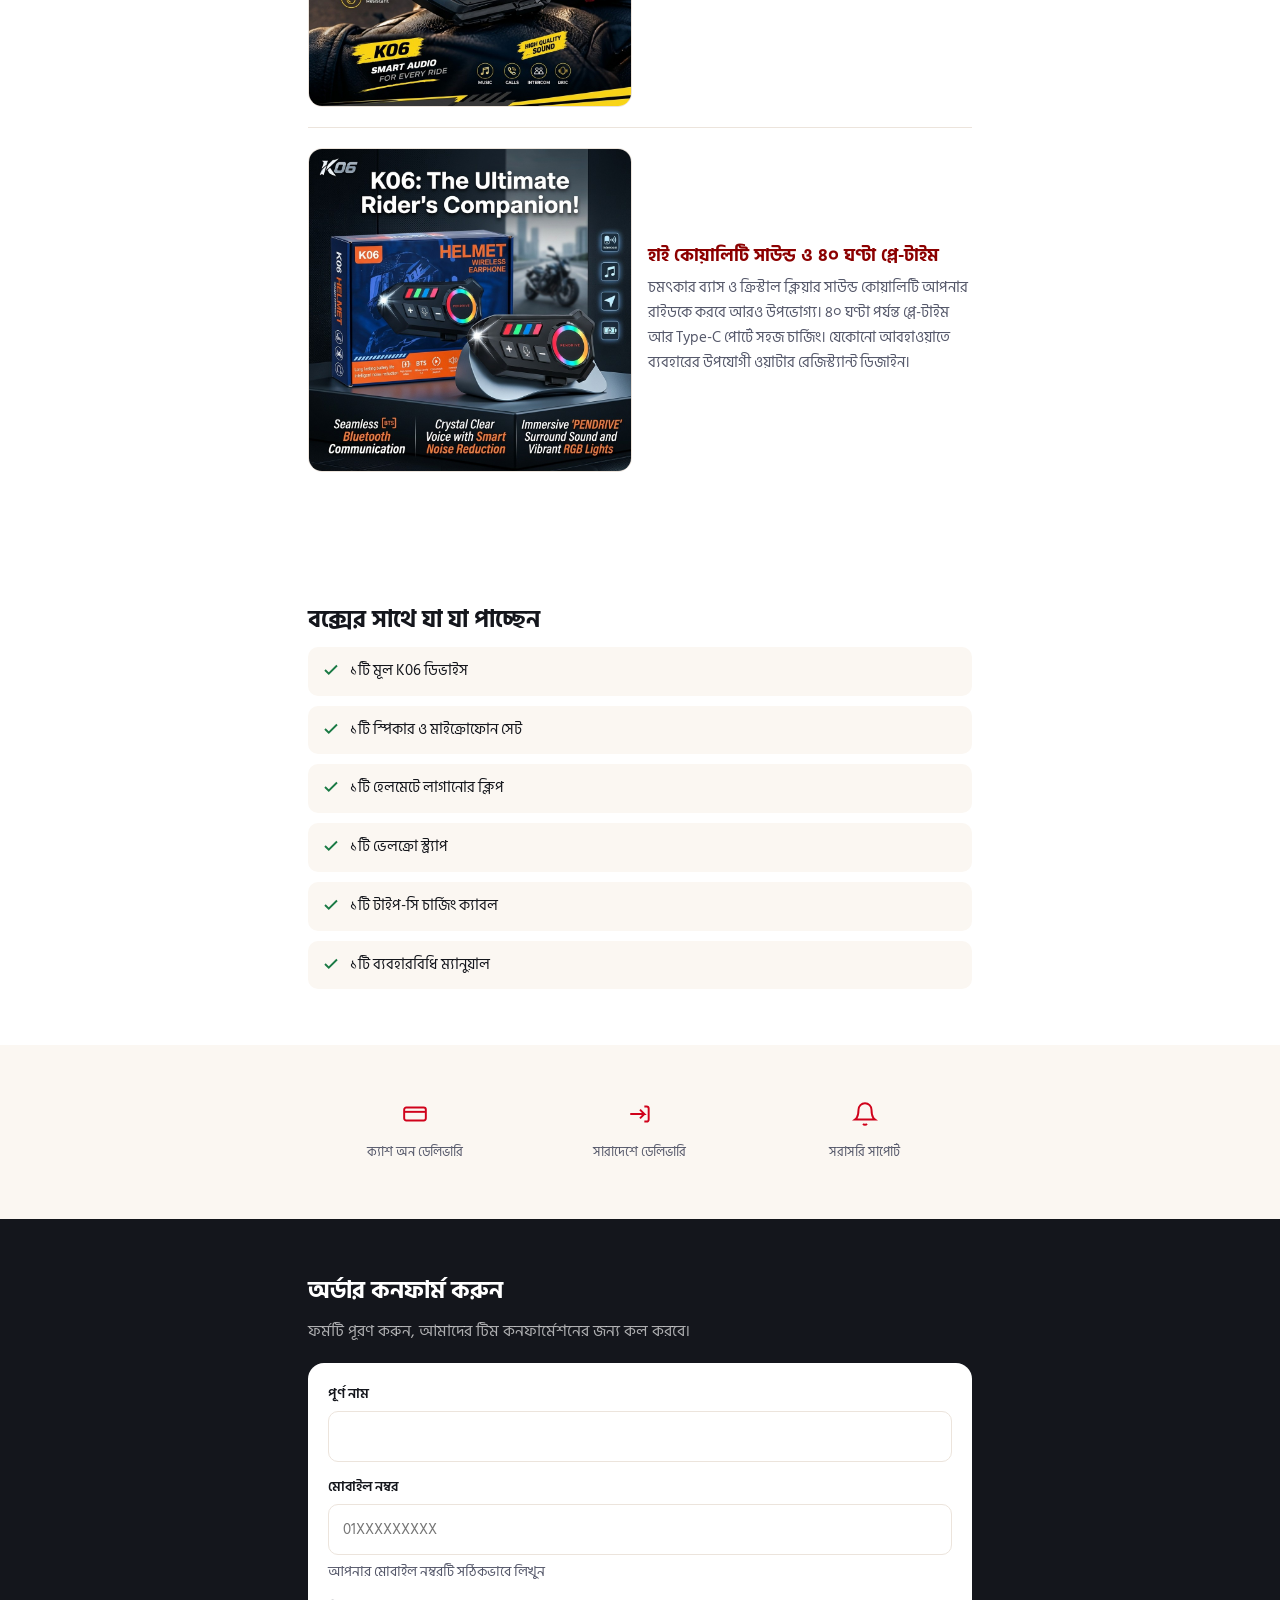
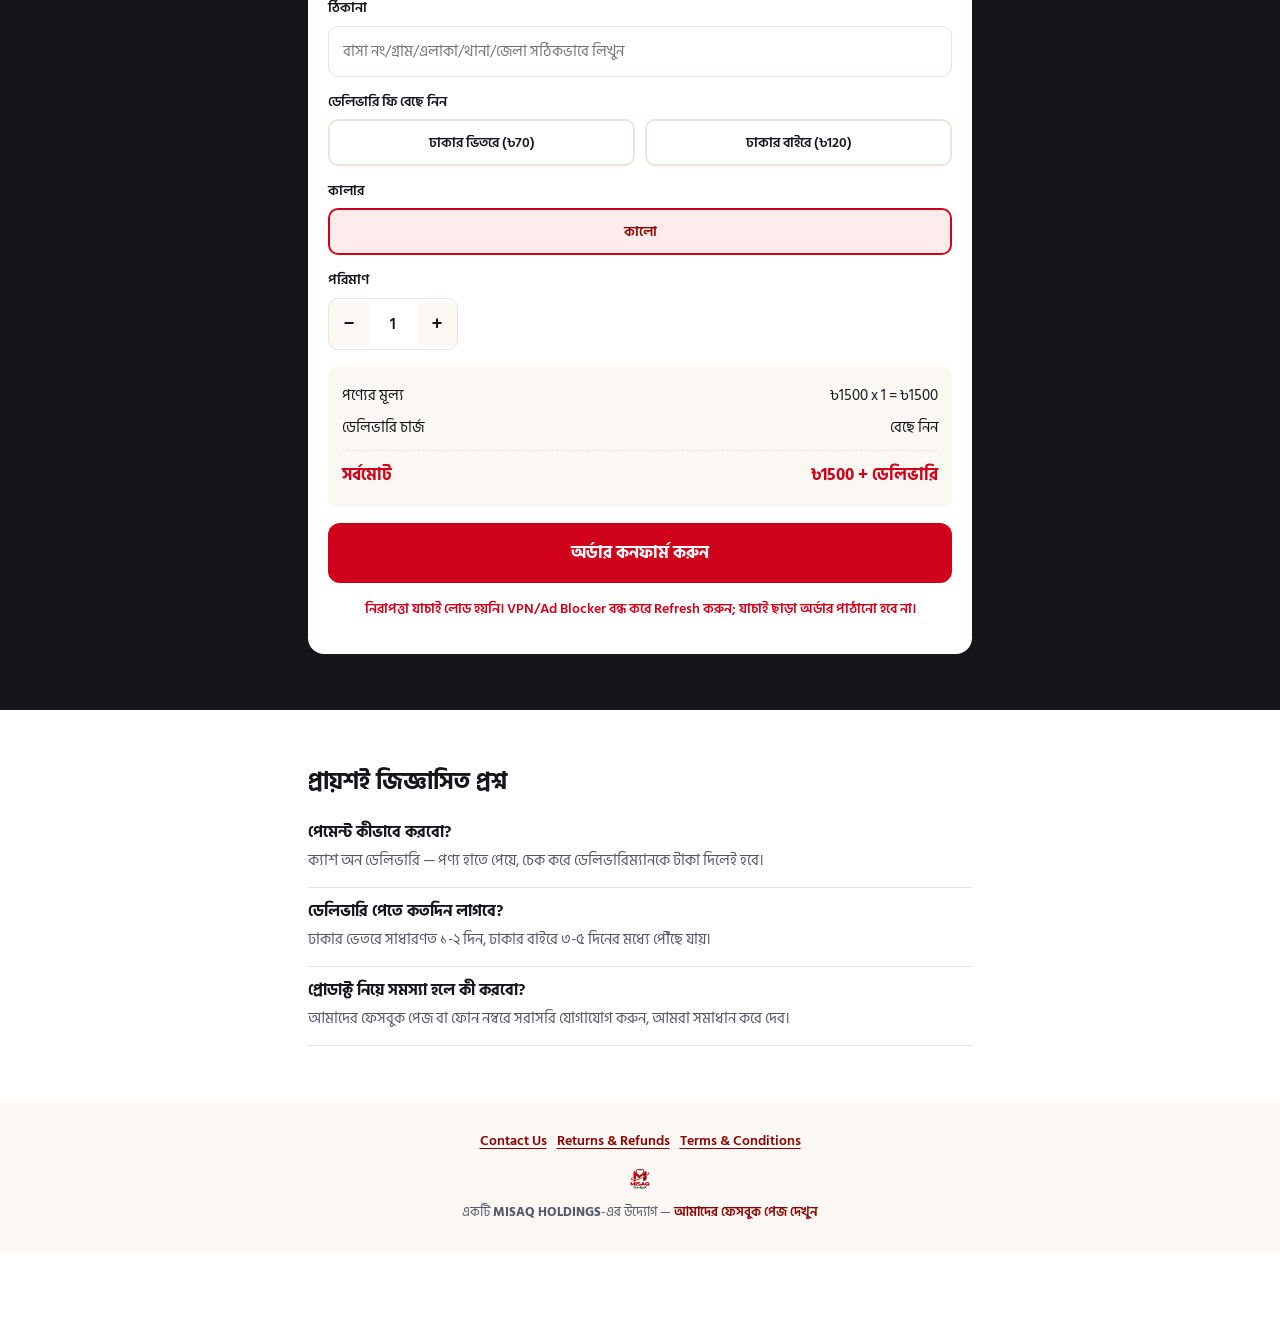
==== commit 38628cc1: "Update Bluetooth version to 5.3 in index.html" ====
--- a/k06-helmet-earphone/index.html
+++ b/k06-helmet-earphone/index.html
@@ -4,7 +4,7 @@
 <meta charset="UTF-8" />
 <meta name="viewport" content="width=device-width, initial-scale=1.0" />
 <title>K06 Motorcycle Helmet Wireless Earphone | MISAQ Gadget</title>
-<meta name="description" content="K06 Motorcycle Helmet Wireless Earphone — লেটেস্ট ব্লুটুথ, ৪০ ঘণ্টা প্লে-টাইম, নয়েজ রিডাকশন, RGB লাইটস, বিল্ট-ইন ফ্ল্যাশলাইট, Type-C চার্জিং। ক্যাশ অন ডেলিভারিতে অর্ডার করুন।" />
+<meta name="description" content="K06 Motorcycle Helmet Wireless Earphone — Bluetooth 5.3, ৪০ ঘণ্টা প্লে-টাইম, নয়েজ রিডাকশন, RGB লাইটস, বিল্ট-ইন ফ্ল্যাশলাইট, Type-C চার্জিং। ক্যাশ অন ডেলিভারিতে অর্ডার করুন।" />
 <link rel="icon" href="../images/favicon.png" type="image/png" />
 <link rel="preconnect" href="https://fonts.googleapis.com">
 <link rel="preconnect" href="https://fonts.gstatic.com" crossorigin>
@@ -42,11 +42,13 @@
         <div>
           <span class="hero-badge">🏍️ প্রতিটি রাইডের পারফেক্ট সঙ্গী</span>
           <h1>K06 Motorcycle Helmet Wireless Earphone</h1>
-          <p class="hero-sub">হাইওয়ে হোক কিংবা শহরের জ্যাম — লং রাইড বা ডেইলি কমিউটে মিউজিক আর কলিংয়ের অভিজ্ঞতা বদলে দিতে। লেটেস্ট ব্লুটুথ, ৪০ ঘণ্টা প্লে-টাইম, নয়েজ রিডাকশন, RGB লাইটস আর বিল্ট-ইন ফ্ল্যাশলাইট।</p>
+          <p class="hero-sub">হাইওয়ে হোক কিংবা শহরের জ্যাম — লং রাইড বা ডেইলি কমিউটে মিউজিক আর কলিংয়ের অভিজ্ঞতা বদলে দিতে। Bluetooth 5.3, ৪০ ঘণ্টা প্লে-টাইম, নয়েজ রিডাকশন, RGB লাইটস আর বিল্ট-ইন ফ্ল্যাশলাইট।</p>
 
           <div class="price-block">
             <div class="price-row">
+              <span class="price-old">৳2000</span>
               <span class="price-new">৳1500</span>
+              <span class="price-off">25% ছাড়</span>
             </div>
             <p class="price-note">ক্যাশ অন ডেলিভারি — হাতে পেয়ে টাকা দিন</p>
           </div>
@@ -62,7 +64,7 @@
       <div class="feature-grid">
         <div class="feature-item">
           <svg viewBox="0 0 24 24" fill="none" stroke="currentColor" stroke-width="1.8"><path d="m7 7 10 10-5 5V2l5 5L7 17"/></svg>
-          <h3>লেটেস্ট ব্লুটুথ</h3>
+          <h3>Bluetooth 5.3</h3>
         </div>
         <div class="feature-item">
           <svg viewBox="0 0 24 24" fill="none" stroke="currentColor" stroke-width="1.8"><rect x="2" y="7" width="18" height="10" rx="2"/><path d="M22 11v2M6 12h6"/></svg>
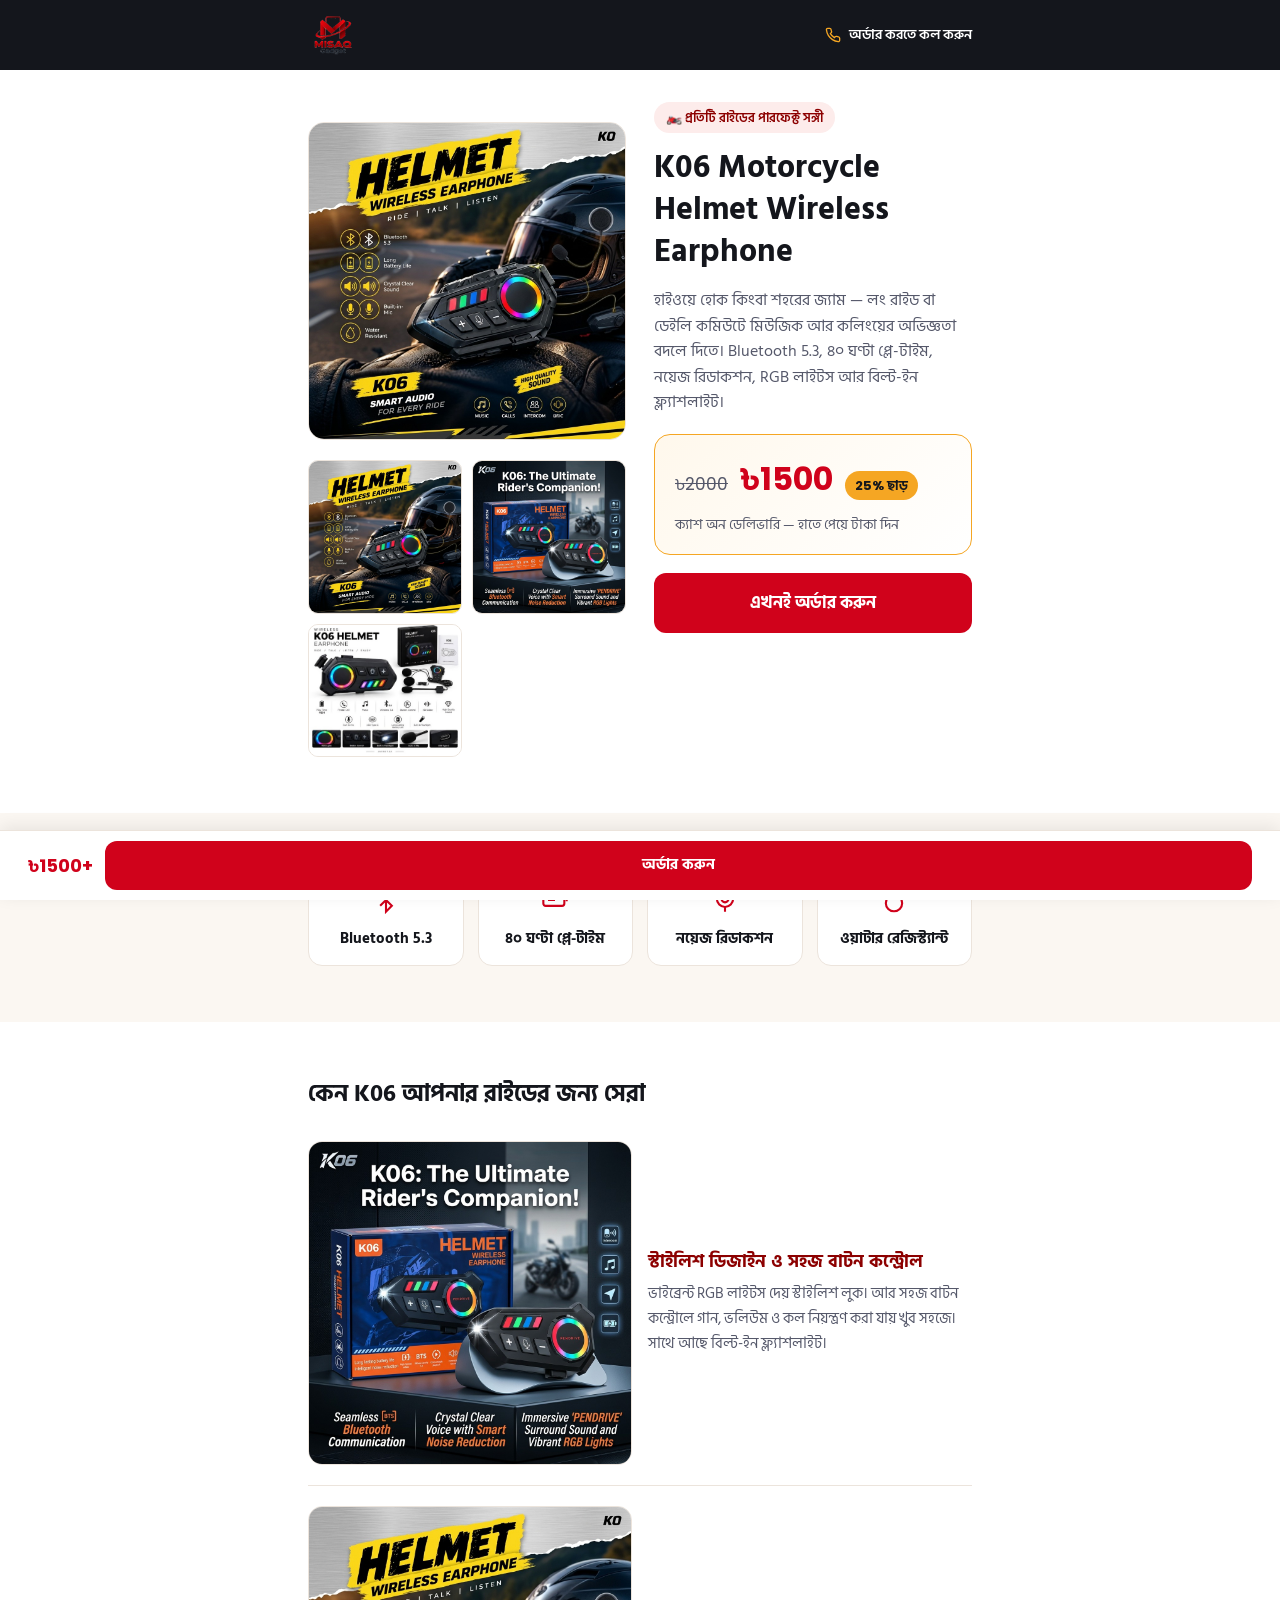
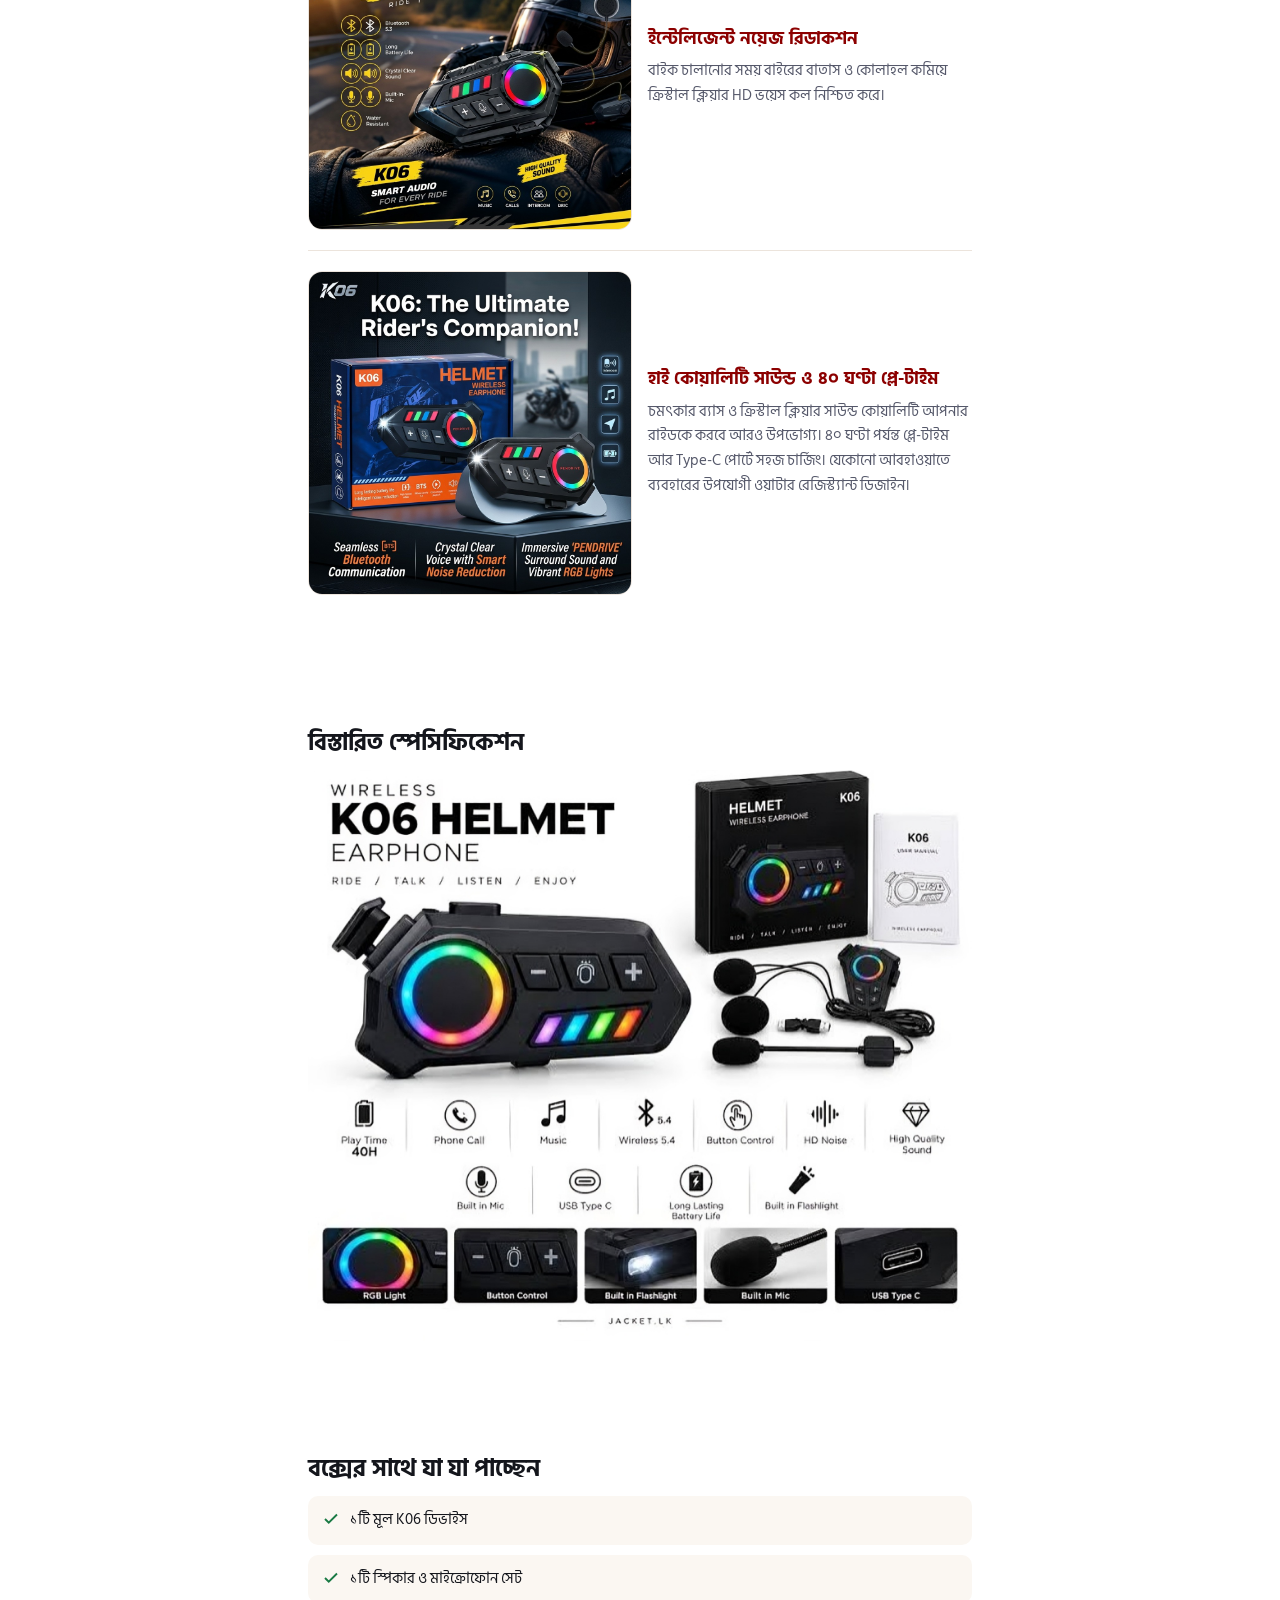
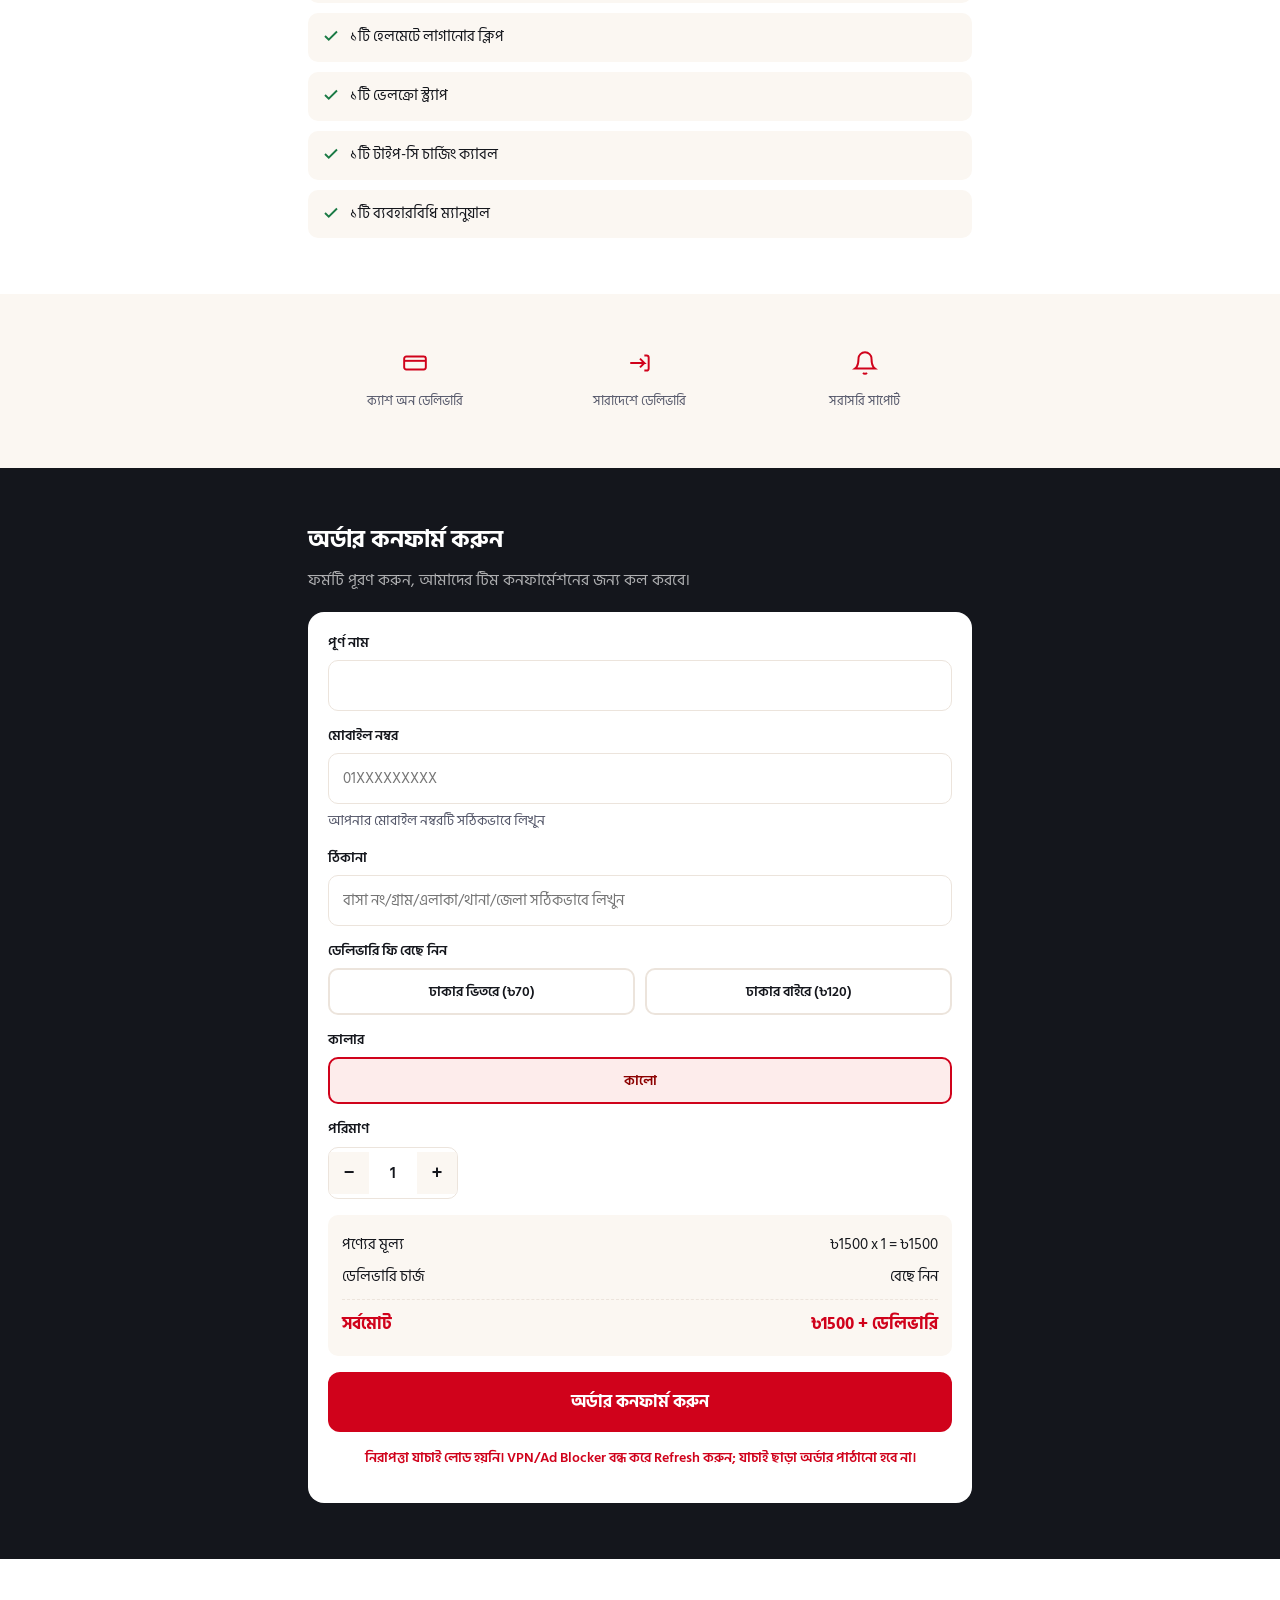
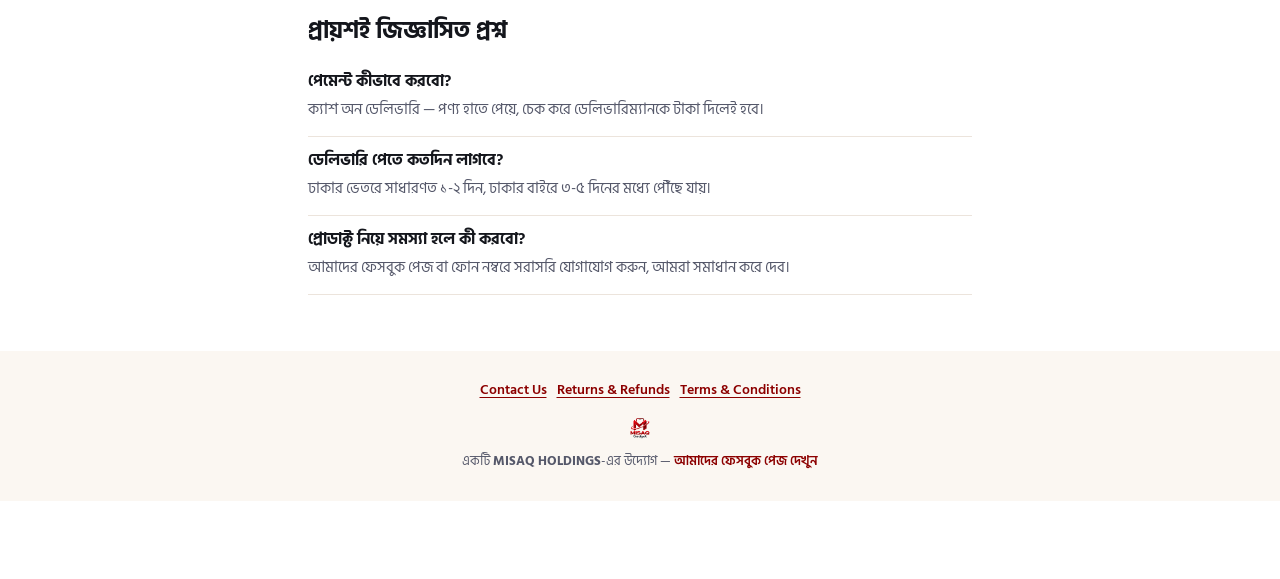
==== commit e581e335: "Add specifications section and detail image Added detailed specifications section with an image." ====
--- a/k06-helmet-earphone/index.html
+++ b/k06-helmet-earphone/index.html
@@ -37,6 +37,7 @@
           <div class="hero-thumbs">
             <img src="images/k06-banner.jpg" alt="K06 হেলমেট ওয়্যারলেস ইয়ারফোন" onclick="document.getElementById('main-product-image').src=this.src" />
             <img src="images/k06-box.jpg" alt="K06 হেলমেট ওয়্যারলেস ইয়ারফোন - বক্স ও ডিভাইস" onclick="document.getElementById('main-product-image').src=this.src" />
+            <img src="images/k06-detail.jpg" alt="K06 হেলমেট ওয়্যারলেস ইয়ারফোন - স্পেসিফিকেশন" onclick="document.getElementById('main-product-image').src=this.src" />
           </div>
         </div>
         <div>
@@ -109,6 +110,13 @@
           <p>চমৎকার ব্যাস ও ক্রিস্টাল ক্লিয়ার সাউন্ড কোয়ালিটি আপনার রাইডকে করবে আরও উপভোগ্য। ৪০ ঘণ্টা পর্যন্ত প্লে-টাইম আর Type-C পোর্টে সহজ চার্জিং। যেকোনো আবহাওয়াতে ব্যবহারের উপযোগী ওয়াটার রেজিস্ট্যান্ট ডিজাইন।</p>
         </div>
       </div>
+    </div>
+  </section>
+
+  <section>
+    <div class="wrap">
+      <h2 class="section-title">বিস্তারিত স্পেসিফিকেশন</h2>
+      <img src="images/k06-detail.jpg" alt="K06 Helmet Wireless Earphone স্পেসিফিকেশন" style="width:100%;height:auto;display:block;border-radius:14px;" />
     </div>
   </section>
 
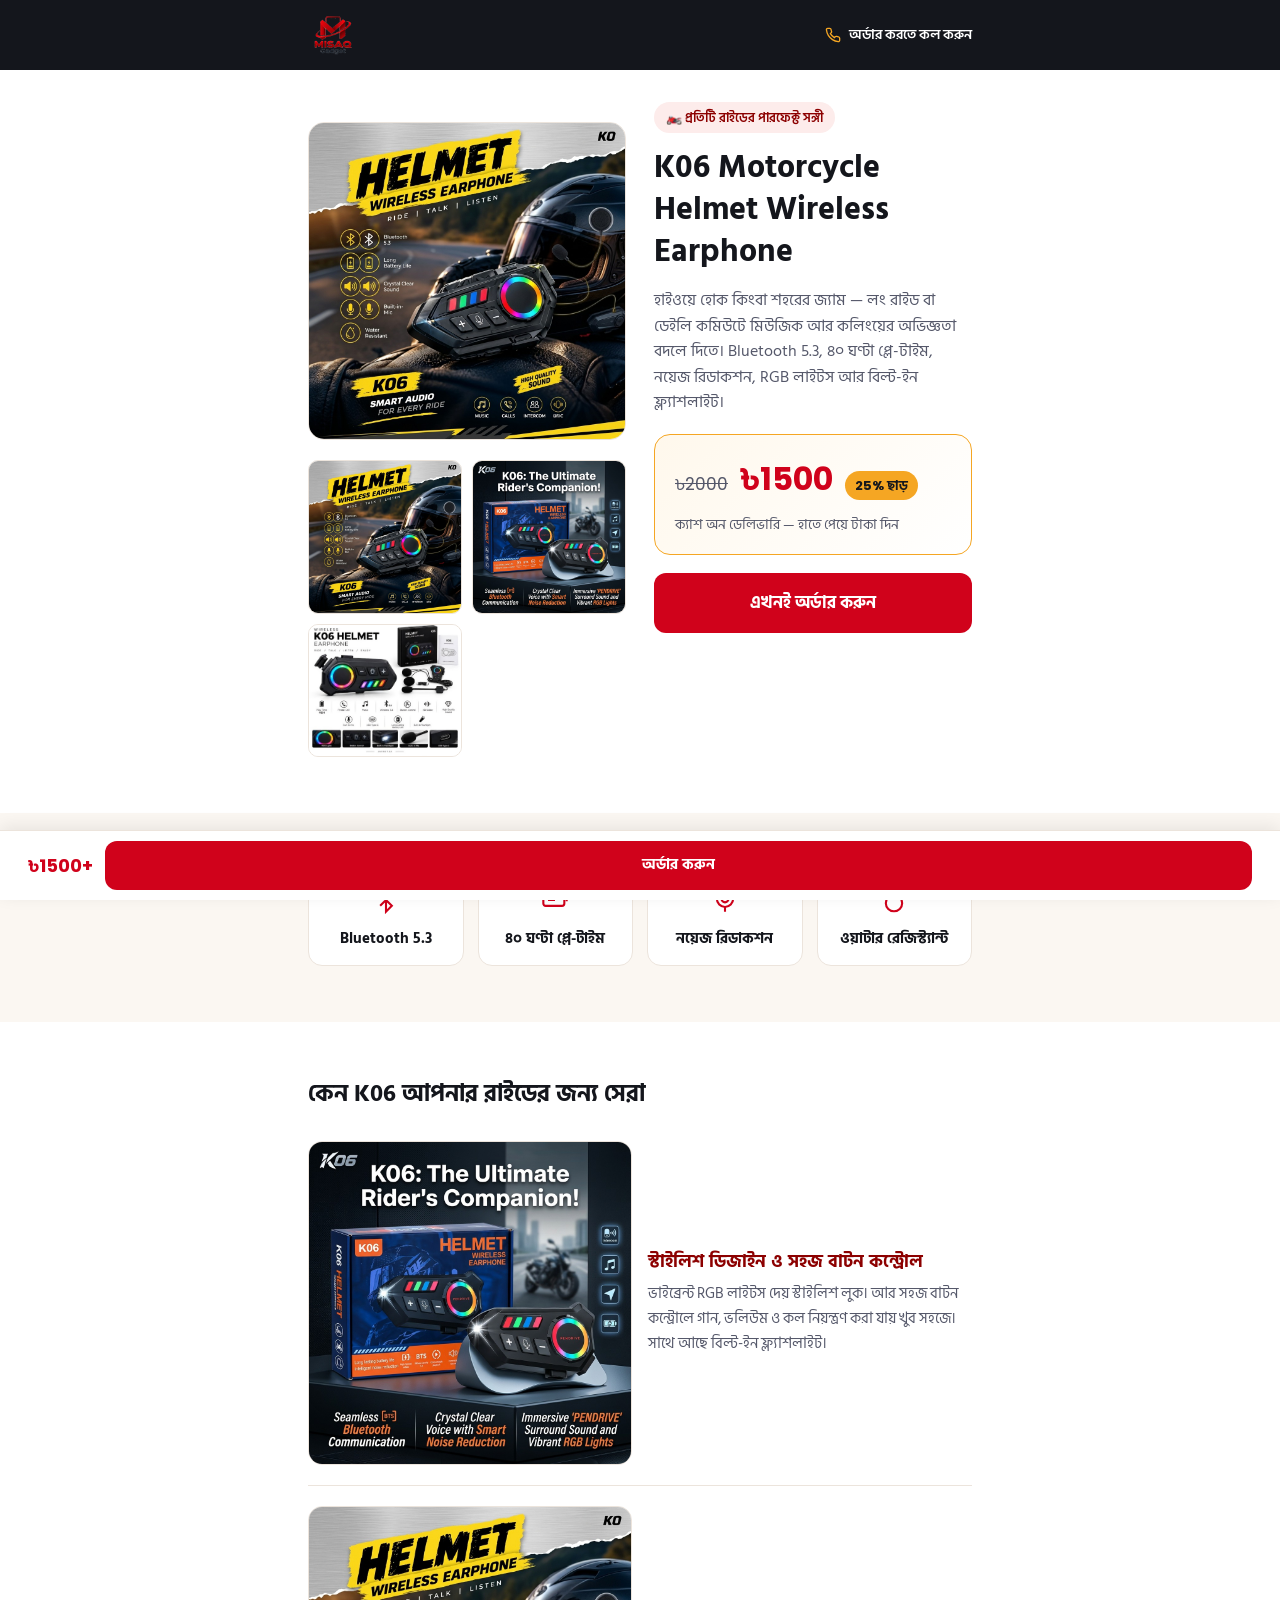
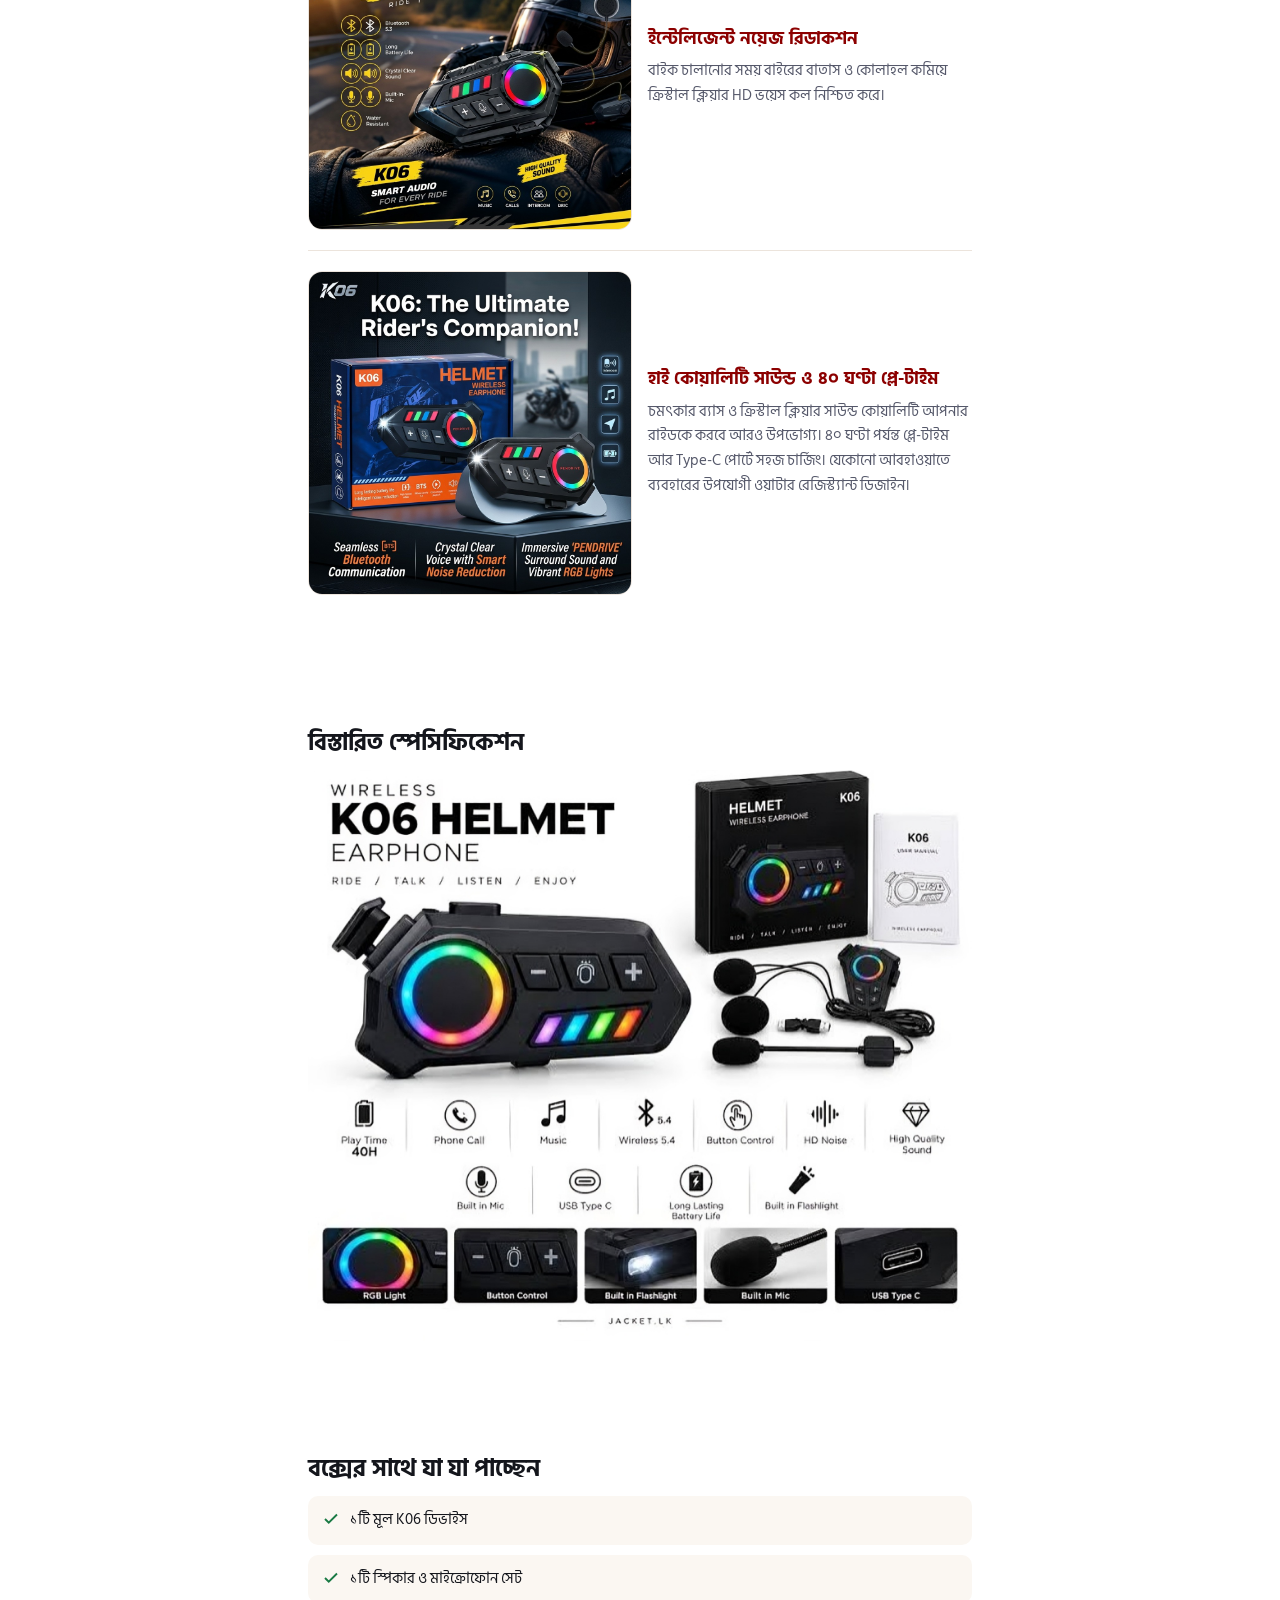
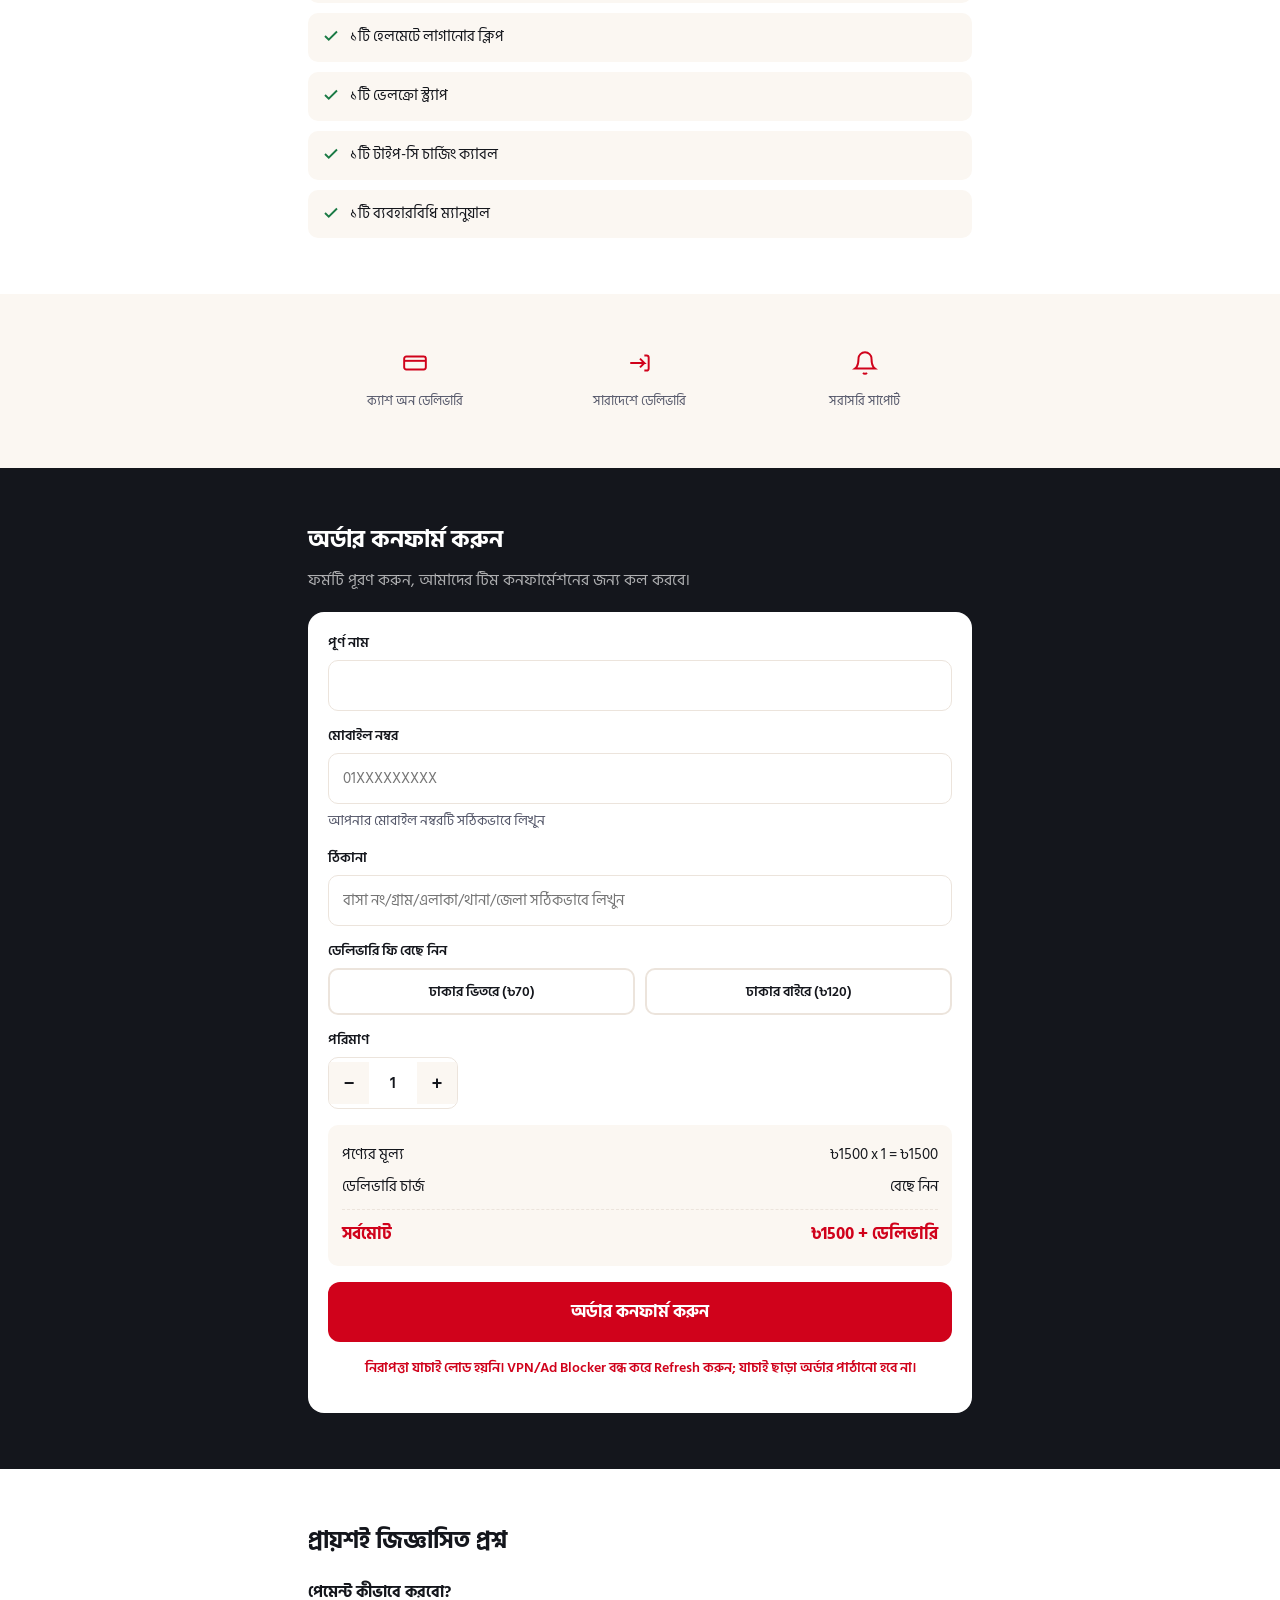
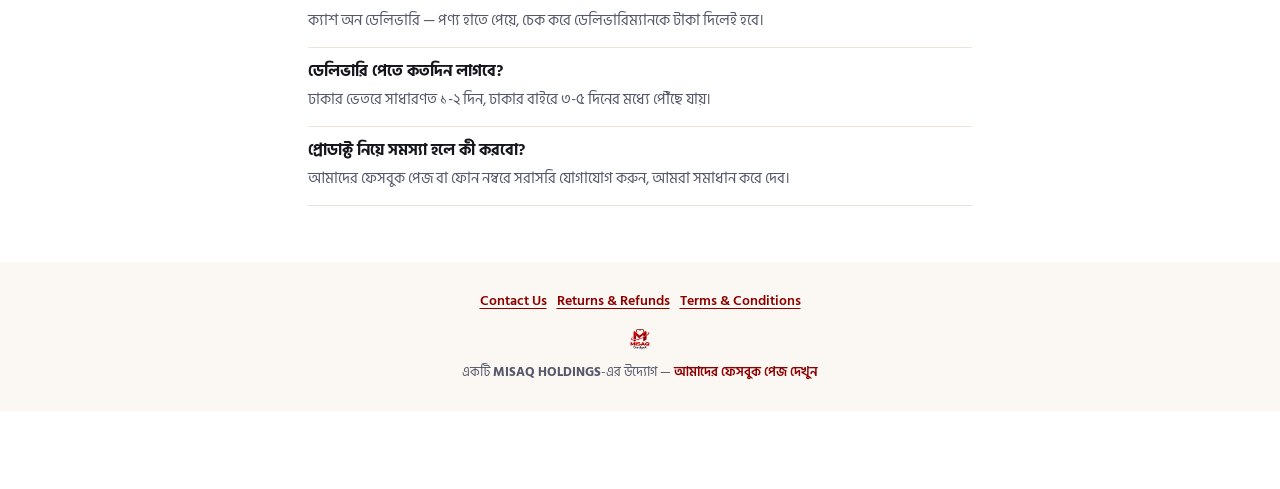
==== commit 0852c0b7: "Remove color selection from index.html Removed color selection fields from the form." ====
--- a/k06-helmet-earphone/index.html
+++ b/k06-helmet-earphone/index.html
@@ -181,13 +181,6 @@
           <input type="hidden" id="deliveryZone" name="deliveryZone" value="" />
         </div>
         <div class="field">
-          <label>কালার</label>
-          <div class="color-select">
-            <div class="color-option is-selected" data-color="কালো">কালো</div>
-          </div>
-          <input type="hidden" id="color" name="color" value="কালো" />
-        </div>
-        <div class="field">
           <label>পরিমাণ</label>
           <div class="qty-control">
             <button type="button" id="qtyMinus">−</button>
